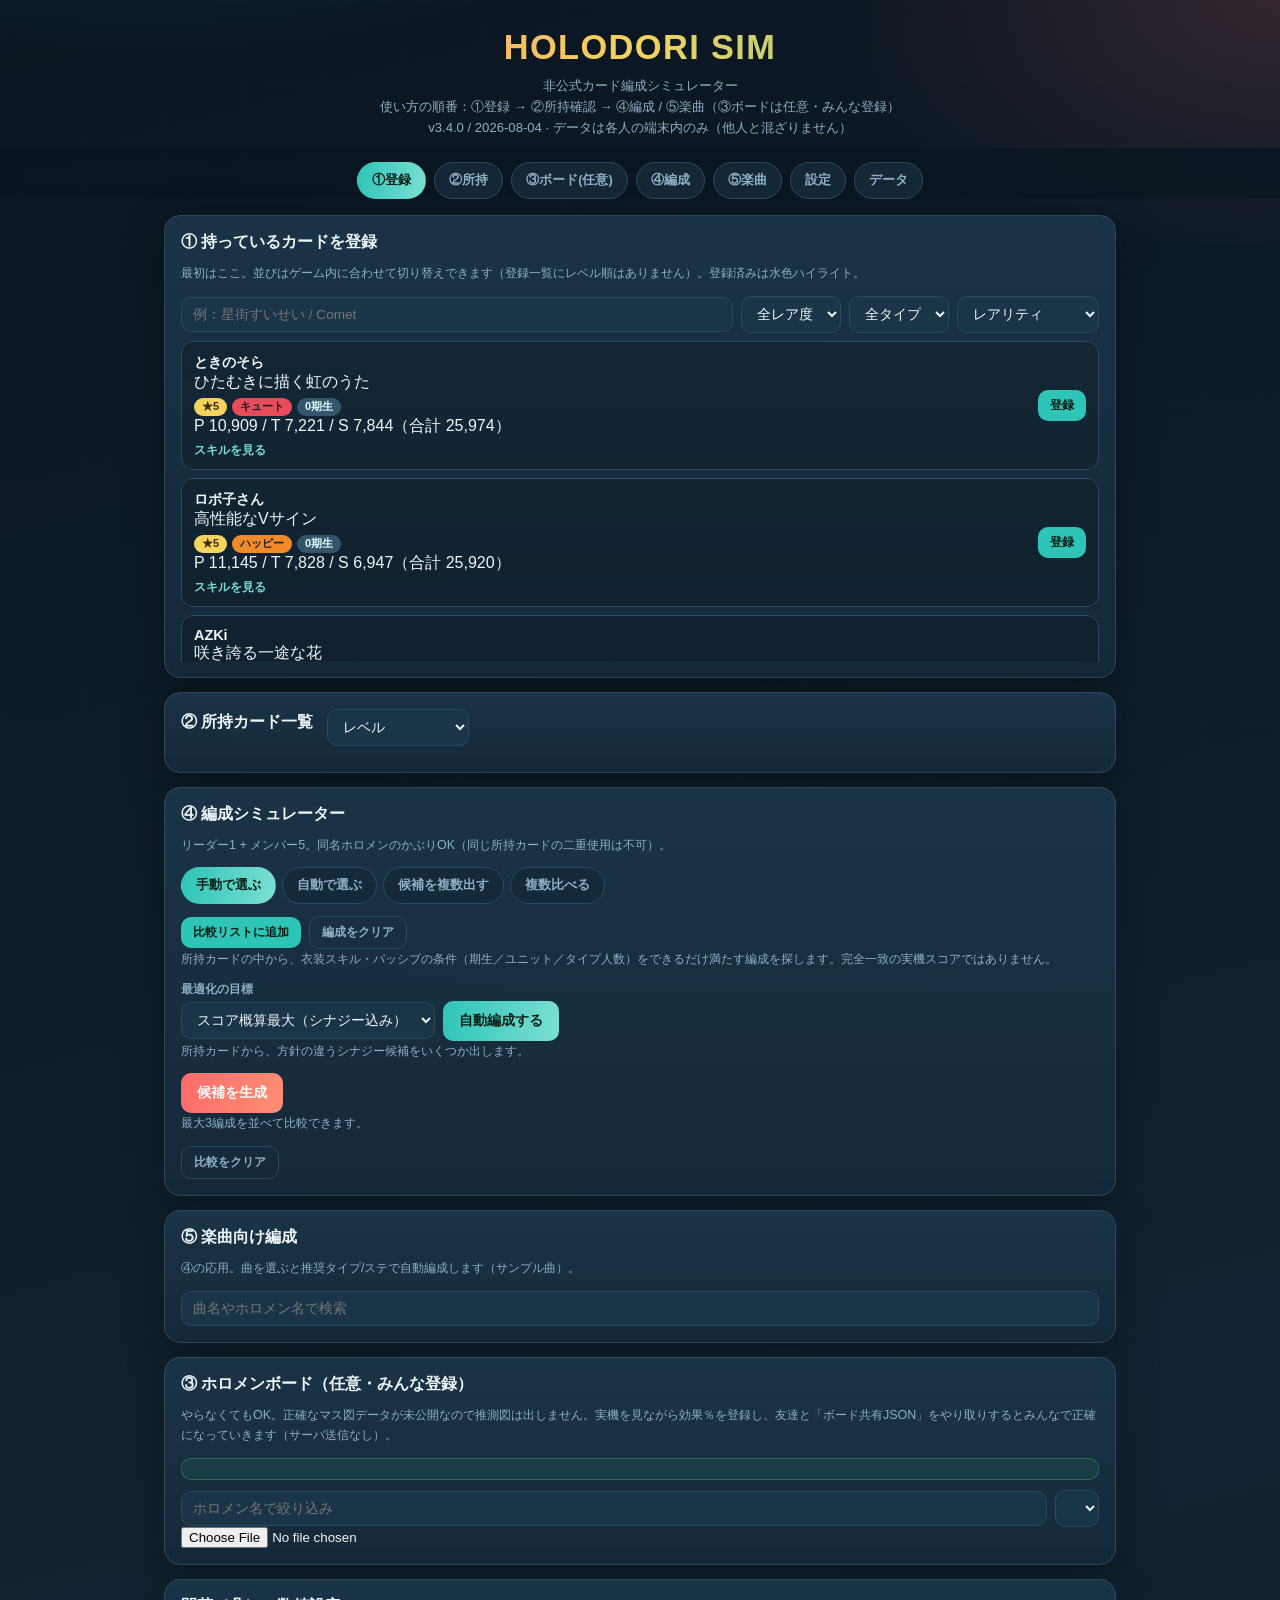
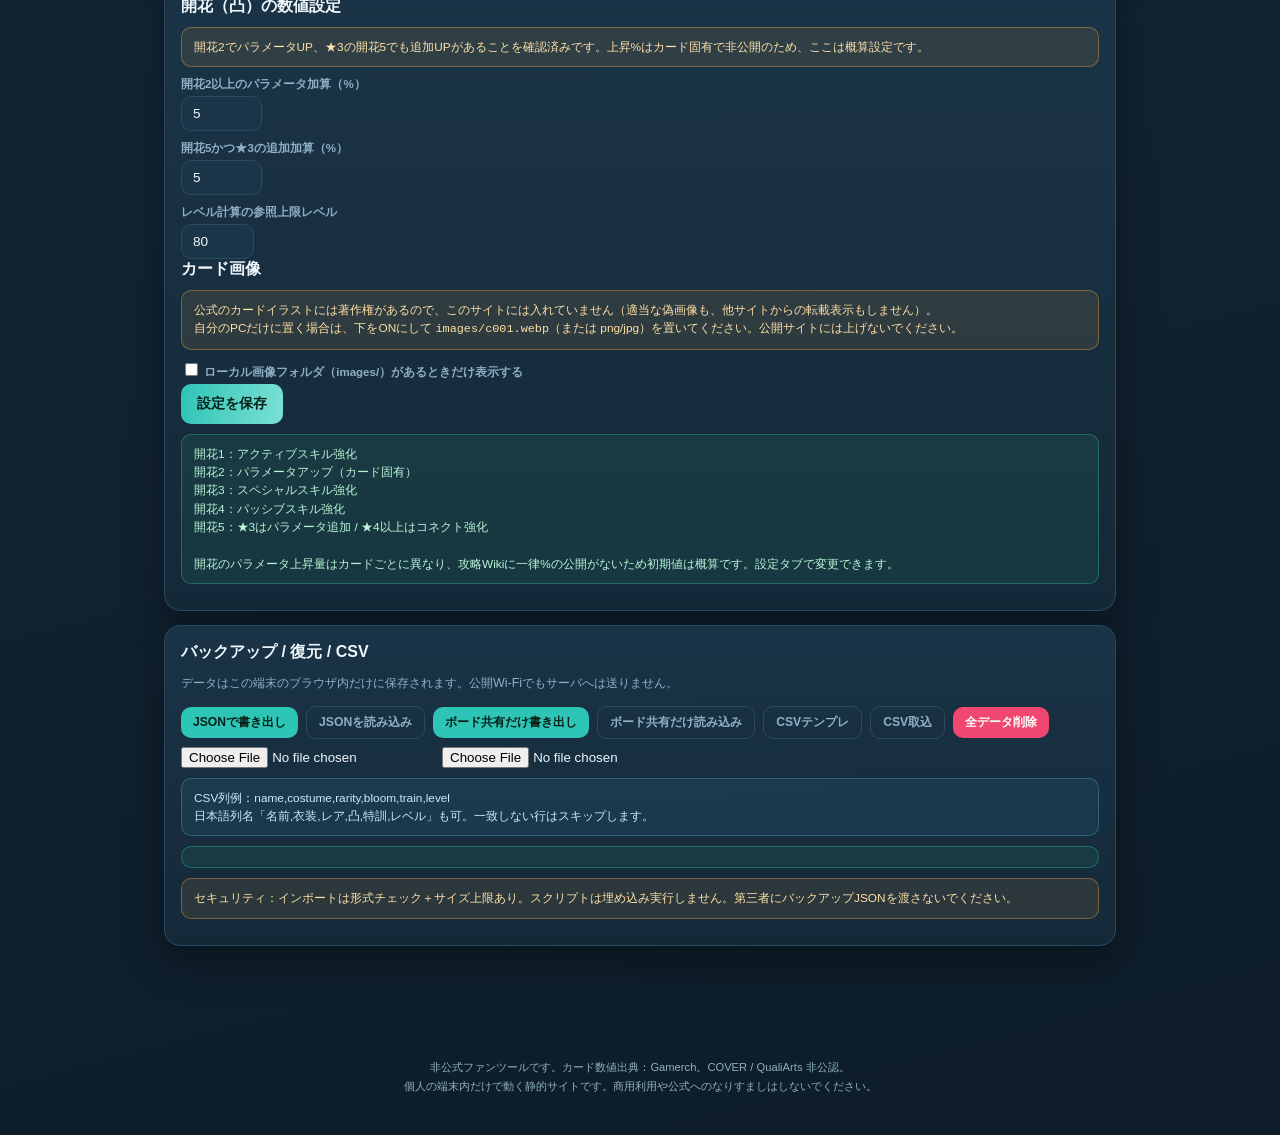
==== index.html @ 36fa72c9 "Publish HOLODORI SIM as a static GitHub Pages–ready site. Keep personal data local-only and omit scr" ====
<!DOCTYPE html>
<html lang="ja">
<head>
<meta charset="UTF-8">
<meta name="viewport" content="width=device-width, initial-scale=1.0">
<title>HOLODORI SIM｜ホロドリ編成シミュレーター</title>
<meta name="description" content="ホロライブドリームス非公式の所持カード管理・編成提案・ボード管理シミュレーター。データは端末内のみ保存。">
<meta name="theme-color" content="#0a1520">
<meta name="referrer" content="no-referrer">
<meta http-equiv="Content-Security-Policy" content="default-src 'self'; base-uri 'self'; object-src 'none'; frame-ancestors 'none'; form-action 'self'; img-src 'self' data:; style-src 'self'; script-src 'self'; connect-src 'self'; worker-src 'self'; manifest-src 'self'; upgrade-insecure-requests">
<meta http-equiv="X-Content-Type-Options" content="nosniff">
<link rel="manifest" href="manifest.webmanifest">
<link rel="icon" href="icons/icon.svg" type="image/svg+xml">
<link rel="apple-touch-icon" href="icons/icon.svg">
<link rel="stylesheet" href="css/styles.css">
</head>
<body>
<div id="bootError" class="panel warnbox"></div>
<div id="appRoot" hidden>
<header>
  <h1 class="brand">HOLODORI SIM</h1>
  <p class="tagline">非公式カード編成シミュレーター<br>
    使い方の順番：①登録 → ②所持確認 → ④編成 / ⑤楽曲（③ボードは任意・みんな登録）<br>
    <span id="dataVersion"></span> · データは各人の端末内のみ（他人と混ざりません）</p>
</header>
<nav>
  <button class="tab-btn active" type="button" data-tab="add">①登録</button>
  <button class="tab-btn" type="button" data-tab="mine">②所持</button>
  <button class="tab-btn" type="button" data-tab="board">③ボード(任意)</button>
  <button class="tab-btn" type="button" data-tab="team">④編成</button>
  <button class="tab-btn" type="button" data-tab="songs">⑤楽曲</button>
  <button class="tab-btn" type="button" data-tab="settings">設定</button>
  <button class="tab-btn" type="button" data-tab="data">データ</button>
</nav>
<main>

<section id="tab-add" class="tabpage">
  <div class="panel">
    <h2 class="sec">① 持っているカードを登録</h2>
    <p class="hint">最初はここ。並びはゲーム内に合わせて切り替えできます（登録一覧にレベル順はありません）。登録済みは水色ハイライト。</p>
    <div class="row">
      <input type="text" id="searchInput" placeholder="例：星街すいせい / Comet" autocomplete="off">
      <select id="filterRarity">
        <option value="">全レア度</option>
        <option value="5">★5</option>
        <option value="4">★4</option>
        <option value="3">★3</option>
      </select>
      <select id="filterType">
        <option value="">全タイプ</option>
        <option value="ハッピー">ハッピー</option>
        <option value="ピュア">ピュア</option>
        <option value="キュート">キュート</option>
      </select>
      <select id="sortRegister" title="並び替え">
        <option value="rarity">レアリティ</option>
        <option value="holomem">ホロメン順</option>
        <option value="perf">パフォーマンス</option>
        <option value="tech">テクニック</option>
        <option value="sense">センス</option>
      </select>
    </div>
    <div class="search-list" id="searchList"></div>
  </div>
</section>

<section id="tab-mine" class="tabpage" style="display:none;">
  <div class="panel">
    <div class="toolbar">
      <h2 class="sec" style="flex:1;margin:0;">② 所持カード一覧<span class="count-pill" id="mineCount"></span></h2>
      <select id="sortMine">
        <option value="level">レベル</option>
        <option value="rarity">レアリティ</option>
        <option value="holomem">ホロメン順</option>
        <option value="perf">パフォーマンス</option>
        <option value="tech">テクニック</option>
        <option value="sense">センス</option>
      </select>
    </div>
    <div id="mineList"></div>
  </div>
</section>

<section id="tab-team" class="tabpage" style="display:none;">
  <div class="panel">
    <h2 class="sec">④ 編成シミュレーター</h2>
    <p class="hint">リーダー1 + メンバー5。同名ホロメンのかぶりOK（同じ所持カードの二重使用は不可）。</p>
    <div class="mode-tabs" id="teamModes">
      <button class="on" type="button" data-mode="manual">手動で選ぶ</button>
      <button type="button" data-mode="auto">自動で選ぶ</button>
      <button type="button" data-mode="candidates">候補を複数出す</button>
      <button type="button" data-mode="compare">複数比べる</button>
    </div>

    <div id="mode-manual">
      <div class="team-grid" id="teamGrid"></div>
      <div class="stat-grid cols4" id="teamSum" style="margin-top:12px;"></div>
      <div id="scoreBox" style="margin-top:10px;"></div>
      <div class="row" style="margin-top:12px;">
        <button class="small" type="button" data-action="compare-current">比較リストに追加</button>
        <button class="small ghost" type="button" data-action="clear-team">編成をクリア</button>
      </div>
    </div>

    <div id="mode-auto" style="display:none;">
      <p class="hint">所持カードの中から、衣装スキル・パッシブの条件（期生／ユニット／タイプ人数）をできるだけ満たす編成を探します。完全一致の実機スコアではありません。</p>
      <label class="field">最適化の目標</label>
      <div class="row">
        <select id="autoGoal">
          <option value="score">スコア概算最大（シナジー込み）</option>
          <option value="total">合計トータル最大</option>
          <option value="perf">パフォーマンス最大</option>
          <option value="tech">テクニック最大</option>
          <option value="sense">センス最大</option>
          <option value="happy">ハッピータイプ寄せ</option>
          <option value="pure">ピュアタイプ寄せ</option>
          <option value="cute">キュートタイプ寄せ</option>
        </select>
        <button class="btn alt" type="button" data-action="run-auto">自動編成する</button>
      </div>
      <div id="autoResult" style="margin-top:12px;"></div>
    </div>

    <div id="mode-candidates" style="display:none;">
      <p class="hint">所持カードから、方針の違うシナジー候補をいくつか出します。</p>
      <button class="btn" type="button" data-action="run-candidates">候補を生成</button>
      <div id="candidateList" style="margin-top:12px;"></div>
    </div>

    <div id="mode-compare" style="display:none;">
      <p class="hint">最大3編成を並べて比較できます。</p>
      <div class="row" style="margin-bottom:10px;">
        <button class="small ghost" type="button" data-action="clear-compare">比較をクリア</button>
      </div>
      <div class="compare-grid" id="compareGrid"></div>
    </div>
  </div>
</section>

<section id="tab-songs" class="tabpage" style="display:none;">
  <div class="panel">
    <h2 class="sec">⑤ 楽曲向け編成</h2>
    <p class="hint">④の応用。曲を選ぶと推奨タイプ/ステで自動編成します（サンプル曲）。</p>
    <div class="row">
      <input type="text" id="songSearch" placeholder="曲名やホロメン名で検索" autocomplete="off">
    </div>
    <div id="songResult"></div>
    <div id="songList" style="margin-top:10px;"></div>
  </div>
</section>

<section id="tab-board" class="tabpage" style="display:none;">
  <div class="panel">
    <h2 class="sec">③ ホロメンボード（任意・みんな登録）</h2>
    <p class="hint">やらなくてもOK。正確なマス図データが未公開なので推測図は出しません。実機を見ながら効果％を登録し、友達と「ボード共有JSON」をやり取りするとみんなで正確になっていきます（サーバ送信なし）。</p>
    <div class="okbox" id="boardGuideBox"></div>
    <div class="row">
      <input type="text" id="boardSearch" placeholder="ホロメン名で絞り込み" autocomplete="off">
      <select id="boardMemberSelect"></select>
    </div>
    <div id="boardList" style="margin-top:10px;"></div>
    <input type="file" id="importBoardShareFile" accept=".json,application/json" style="display:none;">
  </div>
</section>

<section id="tab-settings" class="tabpage" style="display:none;">
  <div class="panel">
    <h2 class="sec">開花（凸）の数値設定</h2>
    <div class="warnbox">開花2でパラメータUP、★3の開花5でも追加UPがあることを確認済みです。上昇%はカード固有で非公開のため、ここは概算設定です。</div>
    <label class="field">開花2以上のパラメータ加算（%）</label>
    <input type="number" id="bloom2" min="0" max="50" step="0.5">
    <label class="field">開花5かつ★3の追加加算（%）</label>
    <input type="number" id="bloom5" min="0" max="50" step="0.5">
    <label class="field">レベル計算の参照上限レベル</label>
    <input type="number" id="levelRef" min="40" max="120" step="1">
    <h2 class="sec" style="margin-top:18px;">カード画像</h2>
    <div class="warnbox">
      公式のカードイラストには著作権があるので、このサイトには入れていません（適当な偽画像も、他サイトからの転載表示もしません）。<br>
      自分のPCだけに置く場合は、下をONにして <code>images/c001.webp</code>（または png/jpg）を置いてください。公開サイトには上げないでください。
    </div>
    <label class="field" style="display:flex;align-items:center;gap:8px;">
      <input type="checkbox" id="useLocalImages"> ローカル画像フォルダ（images/）があるときだけ表示する
    </label>
    <div class="row" style="margin-top:14px;">
      <button class="btn alt" type="button" data-action="save-settings">設定を保存</button>
    </div>
    <div id="bloomStages" style="margin-top:14px;"></div>
  </div>
</section>

<section id="tab-data" class="tabpage" style="display:none;">
  <div class="panel">
    <h2 class="sec">バックアップ / 復元 / CSV</h2>
    <p class="hint">データはこの端末のブラウザ内だけに保存されます。公開Wi‑Fiでもサーバへは送りません。</p>
    <div class="row">
      <button class="small" type="button" data-action="export-json">JSONで書き出し</button>
      <button class="small ghost" type="button" id="importJsonBtn">JSONを読み込み</button>
      <button class="small" type="button" data-action="export-board-share">ボード共有だけ書き出し</button>
      <button class="small ghost" type="button" data-action="import-board-share">ボード共有だけ読み込み</button>
      <button class="small ghost" type="button" data-action="csv-template">CSVテンプレ</button>
      <button class="small ghost" type="button" id="importCsvBtn">CSV取込</button>
      <button class="small danger" type="button" data-action="reset-all">全データ削除</button>
      <input type="file" id="importFile" accept=".json,application/json" style="display:none;">
      <input type="file" id="importCsv" accept=".csv,text/csv" style="display:none;">
    </div>
    <div class="secbox" style="margin-top:14px;">
      CSV列例：name,costume,rarity,bloom,train,level<br>
      日本語列名「名前,衣装,レア,凸,特訓,レベル」も可。一致しない行はスキップします。
    </div>
    <div class="okbox" style="margin-top:14px;" id="dataStats"></div>
    <div class="warnbox">
      セキュリティ：インポートは形式チェック＋サイズ上限あり。スクリプトは埋め込み実行しません。第三者にバックアップJSONを渡さないでください。
    </div>
  </div>
</section>

</main>

<div class="modal-bg" id="regModal">
  <div class="modal" role="dialog" aria-modal="true">
    <h3 id="regTitle"></h3>
    <div id="regBadges" class="tags"></div>
    <div id="regSkills"></div>
    <label class="field">完凸レベル（開花 0〜5）</label>
    <div class="stepper" id="stepBloom"></div>
    <label class="field">特訓レベル（0〜4）</label>
    <div class="stepper" id="stepTrain"></div>
    <label class="field">カードレベル（上限: <span id="lvCap"></span>）</label>
    <input type="range" id="lvRange" min="1" max="40" value="1">
    <div class="lvdisp"><span id="lvVal">1</span></div>
    <div id="statsKnownBox">
      <div class="stat-grid" id="statPreview"></div>
      <p class="hint" style="margin-top:8px;">※レベル比率×開花加算の概算。実ゲームのスコアそのものではありません。</p>
    </div>
    <div class="modal-actions">
      <button class="btn-cancel" type="button" data-action="close-reg">キャンセル</button>
      <button class="btn-primary" type="button" data-action="save-owned">登録する</button>
    </div>
  </div>
</div>

<div class="modal-bg" id="pickModal">
  <div class="modal wide" role="dialog" aria-modal="true">
    <h3 id="pickTitle">所持カードから選択</h3>
    <div class="row"><input type="text" id="pickSearch" placeholder="絞り込み" autocomplete="off"></div>
    <div class="pick-list" id="pickList"></div>
    <div class="modal-actions">
      <button class="btn-cancel" type="button" data-action="clear-pick">この枠を空にする</button>
      <button class="btn-cancel" type="button" data-action="close-pick">閉じる</button>
    </div>
  </div>
</div>

<div class="footer-note">
  非公式ファンツールです。カード数値出典：Gamerch。COVER / QualiArts 非公認。<br>
  個人の端末内だけで動く静的サイトです。商用利用や公式へのなりすましはしないでください。
</div>
</div>

<div class="install-banner" id="installBanner">
  <span>ホーム画面に追加できます（PWA）</span>
  <button class="small" type="button" data-action="install-pwa">追加する</button>
  <button class="small ghost" type="button" data-action="dismiss-install">あとで</button>
</div>
<div class="toast" id="toast"></div>

<script src="js/data.js"></script>
<script src="js/app.js" defer></script>
</body>
</html>
---- css/styles.css ----
:root{
  --bg0:#0a1520; --bg1:#122433; --panel:#152a3a; --panel2:#1b3548;
  --line:#2a4a60; --text:#eef6fb; --muted:#8fb0c4;
  --accent:#ff6b6b; --accent2:#2ec4b6; --gold:#f4d35e;
  --happy:#f08a2a; --pure:#3ecf6e; --cute:#e84b5a;
  --ok:#3ddc97; --warn:#ffb347; --danger:#ef476f;
  --radius:16px; --shadow:0 12px 40px rgba(0,0,0,.35);
}
*{box-sizing:border-box}
html{scroll-behavior:smooth}
body{
  margin:0; min-height:100vh; color:var(--text);
  font-family:"Yu Gothic UI","Hiragino Sans",Meiryo,sans-serif;
  background:
    radial-gradient(1200px 600px at 10% -10%, rgba(46,196,182,.22), transparent 55%),
    radial-gradient(900px 500px at 100% 0%, rgba(255,107,107,.16), transparent 50%),
    linear-gradient(165deg, var(--bg0), var(--bg1) 55%, #0d1c28);
}
body::before{
  content:""; position:fixed; inset:0; pointer-events:none; opacity:.35;
  background-image:url("data:image/svg+xml,%3Csvg xmlns='http://www.w3.org/2000/svg' width='80' height='80'%3E%3Cpath d='M0 80V0h80' fill='none' stroke='%23ffffff' stroke-opacity='.04'/%3E%3C/svg%3E");
}
header{padding:28px 18px 10px; text-align:center; animation:rise .6s ease both}
@keyframes rise{from{opacity:0;transform:translateY(12px)}to{opacity:1;transform:none}}
.brand{
  font-weight:900; letter-spacing:.04em; font-size:clamp(1.55rem,4vw,2.15rem); margin:0;
  background:linear-gradient(100deg,var(--accent),var(--gold),var(--accent2));
  -webkit-background-clip:text; background-clip:text; color:transparent;
}
.tagline{margin:8px 0 0; color:var(--muted); font-size:.82rem; line-height:1.6}
nav{
  display:flex; gap:8px; justify-content:center; flex-wrap:wrap;
  padding:14px 12px 0; position:sticky; top:0; z-index:20;
  backdrop-filter:blur(10px); background:rgba(10,21,32,.78);
}
nav button,.mode-tabs button{
  border:1px solid var(--line); background:rgba(21,42,58,.9); color:var(--muted);
  padding:9px 14px; border-radius:999px; cursor:pointer; font-weight:700; font-size:.8rem;
  font-family:inherit; transition:transform .15s, background .15s, color .15s;
}
nav button:hover,.mode-tabs button:hover{transform:translateY(-1px); color:var(--text)}
nav button.active,.mode-tabs button.on{
  color:#062018; border-color:transparent;
  background:linear-gradient(100deg,var(--accent2),#7be0d4);
}
main{max-width:980px; margin:0 auto; padding:16px 14px 80px}
.panel{
  background:linear-gradient(180deg,rgba(27,53,72,.95),rgba(21,42,58,.92));
  border:1px solid var(--line); border-radius:var(--radius); padding:16px;
  margin-bottom:14px; box-shadow:var(--shadow); animation:rise .5s ease both;
}
.sec{margin:0 0 10px; font-size:1rem; font-weight:900}
.hint{color:var(--muted); font-size:.78rem; line-height:1.65; margin:0 0 12px}
.row{display:flex; gap:8px; flex-wrap:wrap; align-items:center}
input[type=text],input[type=number],select,textarea{
  background:var(--panel2); border:1px solid var(--line); color:var(--text);
  padding:9px 11px; border-radius:10px; font-size:.85rem; font-family:inherit;
}
input[type=text],textarea{flex:1; min-width:140px}
textarea{width:100%; min-height:70px; resize:vertical}
.badge{display:inline-block; padding:2px 8px; border-radius:999px; font-size:.68rem; font-weight:800; color:#142029}
.b-happy{background:var(--happy)} .b-pure{background:var(--pure)} .b-cute{background:var(--cute)}
.b-star{background:var(--gold); color:#3a2c00}
.b-dim{background:#35556a; color:#dff}
.card-item{
  display:flex; justify-content:space-between; align-items:center; gap:10px;
  padding:11px 12px; background:rgba(10,21,32,.35); border:1px solid var(--line);
  border-radius:12px; margin-bottom:8px; transition:border-color .15s, transform .15s;
}
.card-item.owned{
  border-color:rgba(46,196,182,.75);
  background:linear-gradient(90deg, rgba(46,196,182,.18), rgba(10,21,32,.35));
  box-shadow:inset 3px 0 0 var(--accent2);
}
.card-item.owned .name::after{
  content:"";
}
.badge.b-owned{background:var(--accent2); color:#062018}
.card-item .name{font-weight:800; font-size:.9rem}
.thumb{
  width:72px; height:96px; border-radius:12px; flex:0 0 auto;
  object-fit:cover; border:1px solid var(--line); background:#0a1520;
  box-shadow:0 6px 16px rgba(0,0,0,.28);
}
.team-slot .thumb{width:48px; height:64px; margin-bottom:2px}
.skill-box{
  margin-top:8px; padding:8px 10px; border-radius:10px;
  background:rgba(10,21,32,.45); border:1px solid var(--line);
  font-size:.72rem; line-height:1.55; color:var(--muted);
}
.skill-box b{color:var(--text); font-weight:800}
.skill-box div{margin:3px 0}
.skill-box.compact{font-size:.68rem}
details.skill-details{margin-top:6px}
details.skill-details > summary{
  cursor:pointer; color:#7be0d4; font-size:.72rem; font-weight:800; list-style:none;
}
details.skill-details > summary::-webkit-details-marker{display:none}
.tags{display:flex; gap:5px; margin-top:5px; flex-wrap:wrap}
button.small,button.btn{
  border:none; border-radius:10px; cursor:pointer; font-weight:800; font-family:inherit;
}
button.small{background:var(--accent2); color:#062018; padding:7px 12px; font-size:.76rem}
button.small.ghost{background:transparent; border:1px solid var(--line); color:var(--muted)}
button.small.danger{background:var(--danger); color:#fff}
button.btn{
  background:linear-gradient(100deg,var(--accent),#ff8e72); color:#fff;
  padding:11px 16px; font-size:.85rem;
}
button.btn.alt{background:linear-gradient(100deg,var(--accent2),#7be0d4); color:#062018}
button:disabled{opacity:.45; cursor:not-allowed}
.empty{color:var(--muted); text-align:center; padding:28px 10px; font-size:.85rem}
.stat-grid{display:grid; grid-template-columns:1fr 1fr; gap:8px}
@media(min-width:640px){.stat-grid.cols4{grid-template-columns:repeat(4,1fr)}}
.stat-box{background:rgba(10,21,32,.4); border-radius:12px; padding:10px; text-align:center; border:1px solid var(--line)}
.stat-box .v{font-size:1.1rem; font-weight:900}
.stat-box .l{font-size:.68rem; color:var(--muted); margin-top:2px}
.warnbox,.okbox,.secbox{
  font-size:.74rem; padding:10px 12px; border-radius:10px; line-height:1.55; margin:10px 0;
}
.warnbox{background:rgba(255,179,71,.1); border:1px solid rgba(255,179,71,.35); color:#ffe0a8}
.okbox{background:rgba(61,220,151,.08); border:1px solid rgba(61,220,151,.3); color:#b9f5d8}
.secbox{background:rgba(94,200,242,.08); border:1px solid rgba(94,200,242,.28); color:#c9ecff}
.modal-bg{position:fixed; inset:0; background:rgba(0,0,0,.62); display:none; align-items:center; justify-content:center; z-index:50; padding:16px}
.modal-bg.show{display:flex}
.modal{
  background:var(--panel); border:1px solid var(--line); border-radius:18px; padding:20px;
  max-width:460px; width:100%; max-height:88vh; overflow:auto; box-shadow:var(--shadow);
}
.modal.wide{max-width:720px}
.modal h3{margin:0 0 8px; font-size:1.05rem}
.stepper{display:flex; gap:6px; flex-wrap:wrap; margin:6px 0 12px}
.stepper button{
  width:38px; height:38px; border-radius:50%; border:1px solid var(--line);
  background:var(--panel2); color:var(--muted); cursor:pointer; font-weight:800; font-family:inherit;
}
.stepper button.active{background:var(--accent); color:#fff; border-color:var(--accent)}
label.field{display:block; font-size:.72rem; color:var(--muted); margin:10px 0 4px; font-weight:800}
input[type=range]{width:100%}
.lvdisp{font-size:1.35rem; font-weight:900; text-align:center; margin:4px 0 8px}
.modal-actions{display:flex; gap:8px; margin-top:16px}
.modal-actions button{flex:1; padding:11px; border-radius:12px; border:none; font-weight:800; cursor:pointer; font-family:inherit}
.btn-primary{background:linear-gradient(100deg,var(--accent),var(--accent2)); color:#fff}
.btn-cancel{background:var(--panel2); color:var(--muted)}
.search-list,.pick-list{max-height:320px; overflow:auto; margin-top:8px}
.team-grid{display:grid; grid-template-columns:repeat(3,1fr); gap:10px}
@media(min-width:560px){.team-grid{grid-template-columns:repeat(6,1fr)}}
.team-slot{
  aspect-ratio:3/4; background:rgba(10,21,32,.4); border:2px dashed var(--line);
  border-radius:12px; display:flex; align-items:center; justify-content:center;
  font-size:.72rem; color:var(--muted); cursor:pointer; text-align:center; padding:6px;
  flex-direction:column; gap:3px; transition:border-color .15s, transform .15s;
}
.team-slot:hover{border-color:var(--accent2); transform:scale(1.02)}
.team-slot.filled{border-style:solid; border-color:var(--accent2); color:var(--text)}
.team-slot.leader{border-color:var(--gold)}
.mode-tabs{display:flex; gap:6px; flex-wrap:wrap; margin-bottom:12px}
.candidate{
  border:1px solid var(--line); border-radius:12px; padding:12px; margin-bottom:10px;
  background:rgba(10,21,32,.28);
}
.candidate h4{margin:0 0 6px; font-size:.9rem}
.compare-grid{display:grid; grid-template-columns:1fr; gap:10px}
@media(min-width:720px){.compare-grid{grid-template-columns:1fr 1fr 1fr}}
.board-card{border:1px solid var(--line); border-radius:12px; padding:12px; margin-bottom:10px; background:rgba(10,21,32,.28)}
.board-colors{display:grid; grid-template-columns:1fr 1fr; gap:8px}
@media(min-width:560px){.board-colors{grid-template-columns:repeat(4,1fr)}}
.color-box{border-radius:10px; padding:8px; border:1px solid var(--line)}
.color-box.red{background:rgba(239,71,111,.12)} .color-box.blue{background:rgba(94,200,242,.12)}
.color-box.green{background:rgba(61,220,151,.12)} .color-box.yellow{background:rgba(244,211,94,.12)}
.color-box label{display:block; font-size:.68rem; font-weight:800; margin-bottom:4px}
.color-box input{width:100%}
.color-box input[readonly]{opacity:.85; cursor:default}
.toolbar{display:flex; gap:8px; margin-bottom:10px; flex-wrap:wrap; align-items:center}
.count-pill{color:var(--muted); font-size:.75rem; margin-left:6px}
.footer-note{color:var(--muted); font-size:.7rem; text-align:center; margin-top:18px; line-height:1.7; padding:0 16px 40px}
.toast{
  position:fixed; bottom:18px; left:50%; transform:translateX(-50%) translateY(40px);
  background:#123; color:#fff; padding:10px 16px; border-radius:999px; opacity:0;
  transition:.25s; z-index:80; font-size:.8rem; border:1px solid var(--line);
}
.toast.show{opacity:1; transform:translateX(-50%) translateY(0)}
.chip{display:inline-flex; align-items:center; gap:4px; padding:4px 8px; border-radius:999px; background:rgba(46,196,182,.15); border:1px solid rgba(46,196,182,.35); font-size:.7rem; margin:2px}
button.btn.ghost{background:transparent; border:1px solid var(--line); color:var(--muted)}
#bootError{display:none; max-width:640px; margin:40px auto; padding:16px}
.install-banner{
  display:none; position:sticky; bottom:0; z-index:25; margin:0 auto; max-width:980px;
  padding:10px 14px; background:rgba(21,42,58,.95); border-top:1px solid var(--line);
}
.install-banner.show{display:flex; gap:8px; align-items:center; justify-content:center; flex-wrap:wrap}
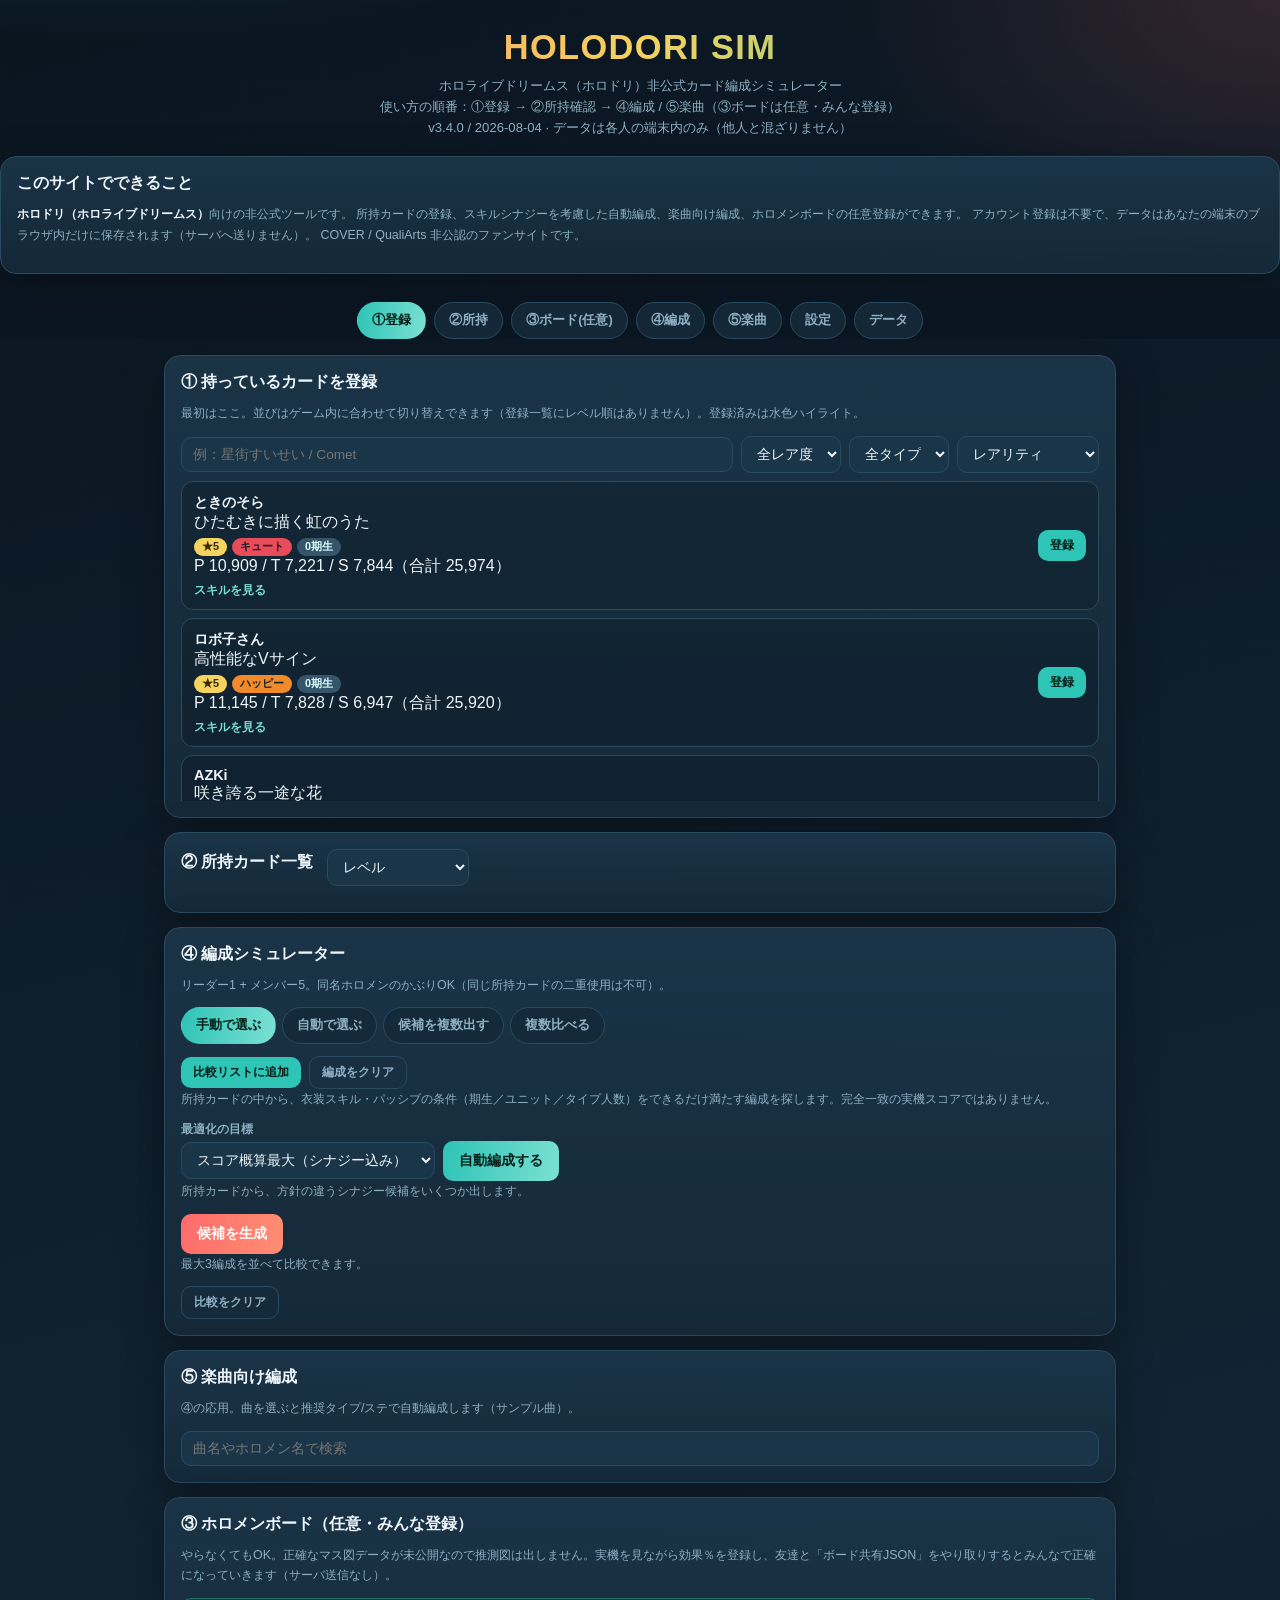
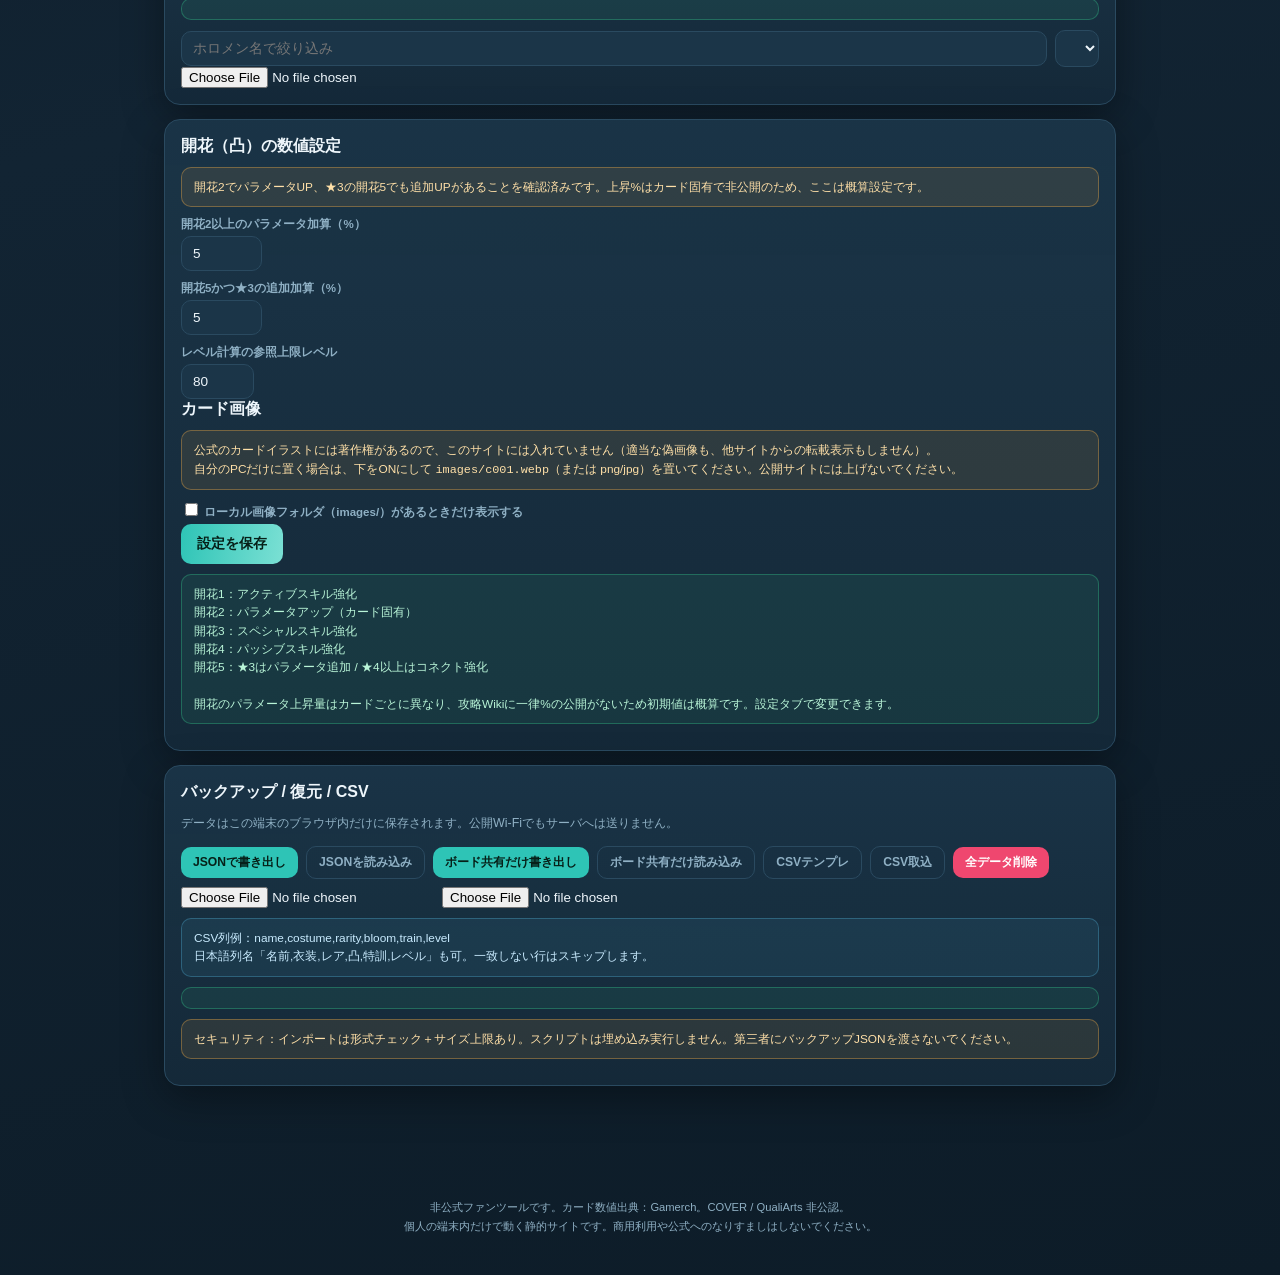
==== commit 9ba11e09: "Improve SEO so Google can discover and index the site more easily. Co-authored-by: Cursor <cursorage" ====
--- a/index.html
+++ b/index.html
@@ -3,26 +3,65 @@
 <head>
 <meta charset="UTF-8">
 <meta name="viewport" content="width=device-width, initial-scale=1.0">
-<title>HOLODORI SIM｜ホロドリ編成シミュレーター</title>
-<meta name="description" content="ホロライブドリームス非公式の所持カード管理・編成提案・ボード管理シミュレーター。データは端末内のみ保存。">
+<title>HOLODORI SIM｜ホロドリ（ホロライブドリームス）非公式 編成シミュレーター</title>
+<meta name="description" content="ホロライブドリームス（ホロドリ）非公式のカード所持管理・自動編成・スキルシナジー概算・ボード登録ツール。データは端末内のみ保存。無料・登録不要。">
+<meta name="robots" content="index,follow,max-image-preview:large">
+<meta name="googlebot" content="index,follow">
+<meta name="keywords" content="ホロドリ,ホロライブドリームス,編成シミュレーター,カード管理,非公式,hololive Dreams">
+<meta name="author" content="HOLODORI SIM（非公式ファンツール）">
 <meta name="theme-color" content="#0a1520">
 <meta name="referrer" content="no-referrer">
-<meta http-equiv="Content-Security-Policy" content="default-src 'self'; base-uri 'self'; object-src 'none'; frame-ancestors 'none'; form-action 'self'; img-src 'self' data:; style-src 'self'; script-src 'self'; connect-src 'self'; worker-src 'self'; manifest-src 'self'; upgrade-insecure-requests">
+<link rel="canonical" href="https://haru4238-cmyk.github.io/holodori-sim/">
+<meta property="og:type" content="website">
+<meta property="og:locale" content="ja_JP">
+<meta property="og:site_name" content="HOLODORI SIM">
+<meta property="og:title" content="HOLODORI SIM｜ホロドリ非公式 編成シミュレーター">
+<meta property="og:description" content="ホロライブドリームス非公式の所持カード管理・自動編成・ボード登録。データは端末内のみ。無料・登録不要。">
+<meta property="og:url" content="https://haru4238-cmyk.github.io/holodori-sim/">
+<meta name="twitter:card" content="summary">
+<meta name="twitter:title" content="HOLODORI SIM｜ホロドリ非公式 編成シミュレーター">
+<meta name="twitter:description" content="ホロライブドリームス非公式の所持カード管理・自動編成ツール。データは端末内のみ。">
+<meta http-equiv="Content-Security-Policy" content="default-src 'self'; base-uri 'self'; object-src 'none'; frame-ancestors 'none'; form-action 'self'; img-src 'self' data:; style-src 'self'; script-src 'self' 'sha256-wBYlaYM0dBlgubhCCqXBmoqQv49C4GA7RR7RdUQLtYI='; connect-src 'self'; worker-src 'self'; manifest-src 'self'; upgrade-insecure-requests">
 <meta http-equiv="X-Content-Type-Options" content="nosniff">
 <link rel="manifest" href="manifest.webmanifest">
 <link rel="icon" href="icons/icon.svg" type="image/svg+xml">
 <link rel="apple-touch-icon" href="icons/icon.svg">
 <link rel="stylesheet" href="css/styles.css">
+<script type="application/ld+json">
+{
+  "@context": "https://schema.org",
+  "@type": "WebApplication",
+  "name": "HOLODORI SIM",
+  "alternateName": ["ホロドリ シミュレーター", "ホロライブドリームス 編成シミュレーター"],
+  "url": "https://haru4238-cmyk.github.io/holodori-sim/",
+  "description": "ホロライブドリームス（ホロドリ）非公式のカード所持管理・編成提案・ボード登録シミュレーター。個人データは端末内のみ保存。",
+  "applicationCategory": "GameApplication",
+  "operatingSystem": "Web Browser",
+  "inLanguage": "ja",
+  "isAccessibleForFree": true,
+  "offers": { "@type": "Offer", "price": "0", "priceCurrency": "JPY" },
+  "creator": { "@type": "Person", "name": "haru4238-cmyk" }
+}
+</script>
 </head>
 <body>
-<div id="bootError" class="panel warnbox"></div>
-<div id="appRoot" hidden>
+<div id="bootError" class="panel warnbox" hidden></div>
+<div id="appRoot">
 <header>
   <h1 class="brand">HOLODORI SIM</h1>
-  <p class="tagline">非公式カード編成シミュレーター<br>
+  <p class="tagline">ホロライブドリームス（ホロドリ）非公式カード編成シミュレーター<br>
     使い方の順番：①登録 → ②所持確認 → ④編成 / ⑤楽曲（③ボードは任意・みんな登録）<br>
     <span id="dataVersion"></span> · データは各人の端末内のみ（他人と混ざりません）</p>
 </header>
+<section class="panel seo-intro" id="seoIntro" aria-label="このサイトについて">
+  <h2 class="sec">このサイトでできること</h2>
+  <p class="hint">
+    <strong>ホロドリ（ホロライブドリームス）</strong>向けの非公式ツールです。
+    所持カードの登録、スキルシナジーを考慮した自動編成、楽曲向け編成、ホロメンボードの任意登録ができます。
+    アカウント登録は不要で、データはあなたの端末のブラウザ内だけに保存されます（サーバへ送りません）。
+    COVER / QualiArts 非公認のファンサイトです。
+  </p>
+</section>
 <nav>
   <button class="tab-btn active" type="button" data-tab="add">①登録</button>
   <button class="tab-btn" type="button" data-tab="mine">②所持</button>
--- a/css/styles.css
+++ b/css/styles.css
@@ -51,6 +51,8 @@
 }
 .sec{margin:0 0 10px; font-size:1rem; font-weight:900}
 .hint{color:var(--muted); font-size:.78rem; line-height:1.65; margin:0 0 12px}
+.seo-intro{margin-top:8px}
+.seo-intro strong{color:var(--text); font-weight:800}
 .row{display:flex; gap:8px; flex-wrap:wrap; align-items:center}
 input[type=text],input[type=number],select,textarea{
   background:var(--panel2); border:1px solid var(--line); color:var(--text);
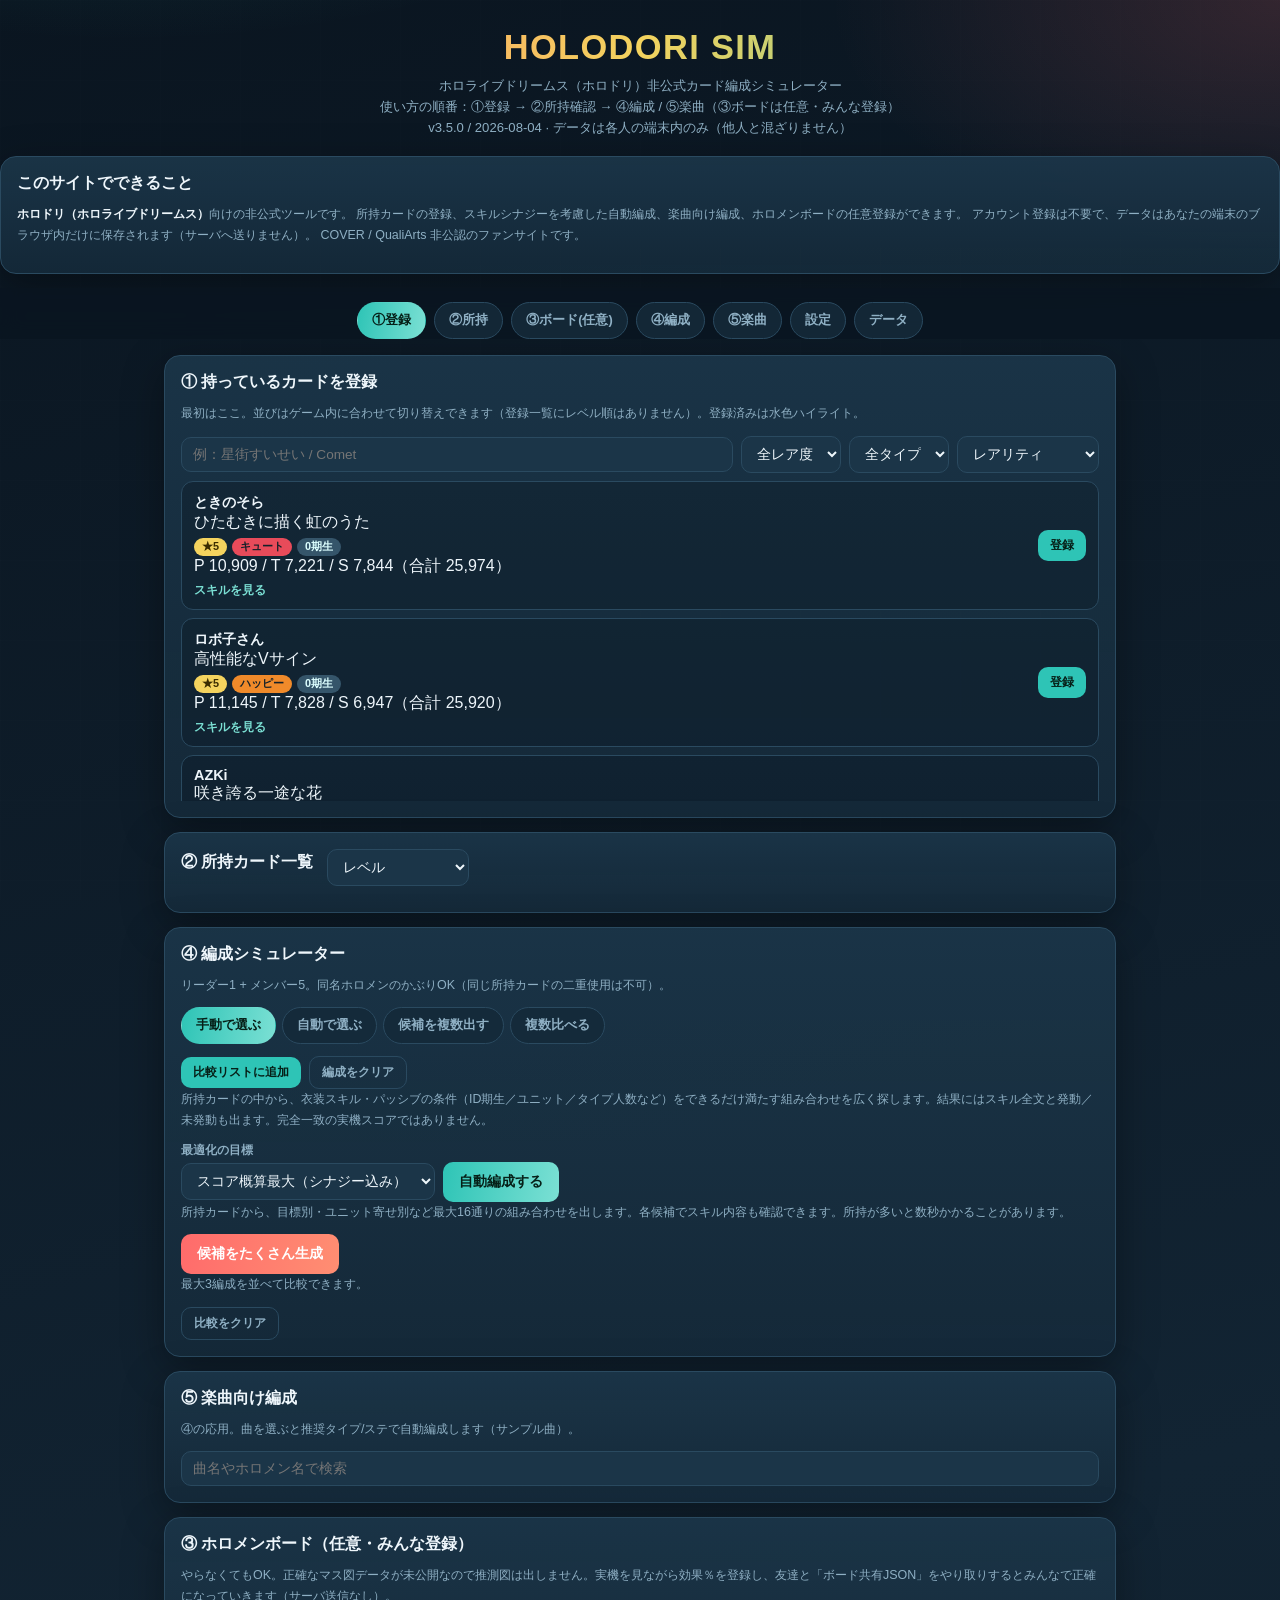
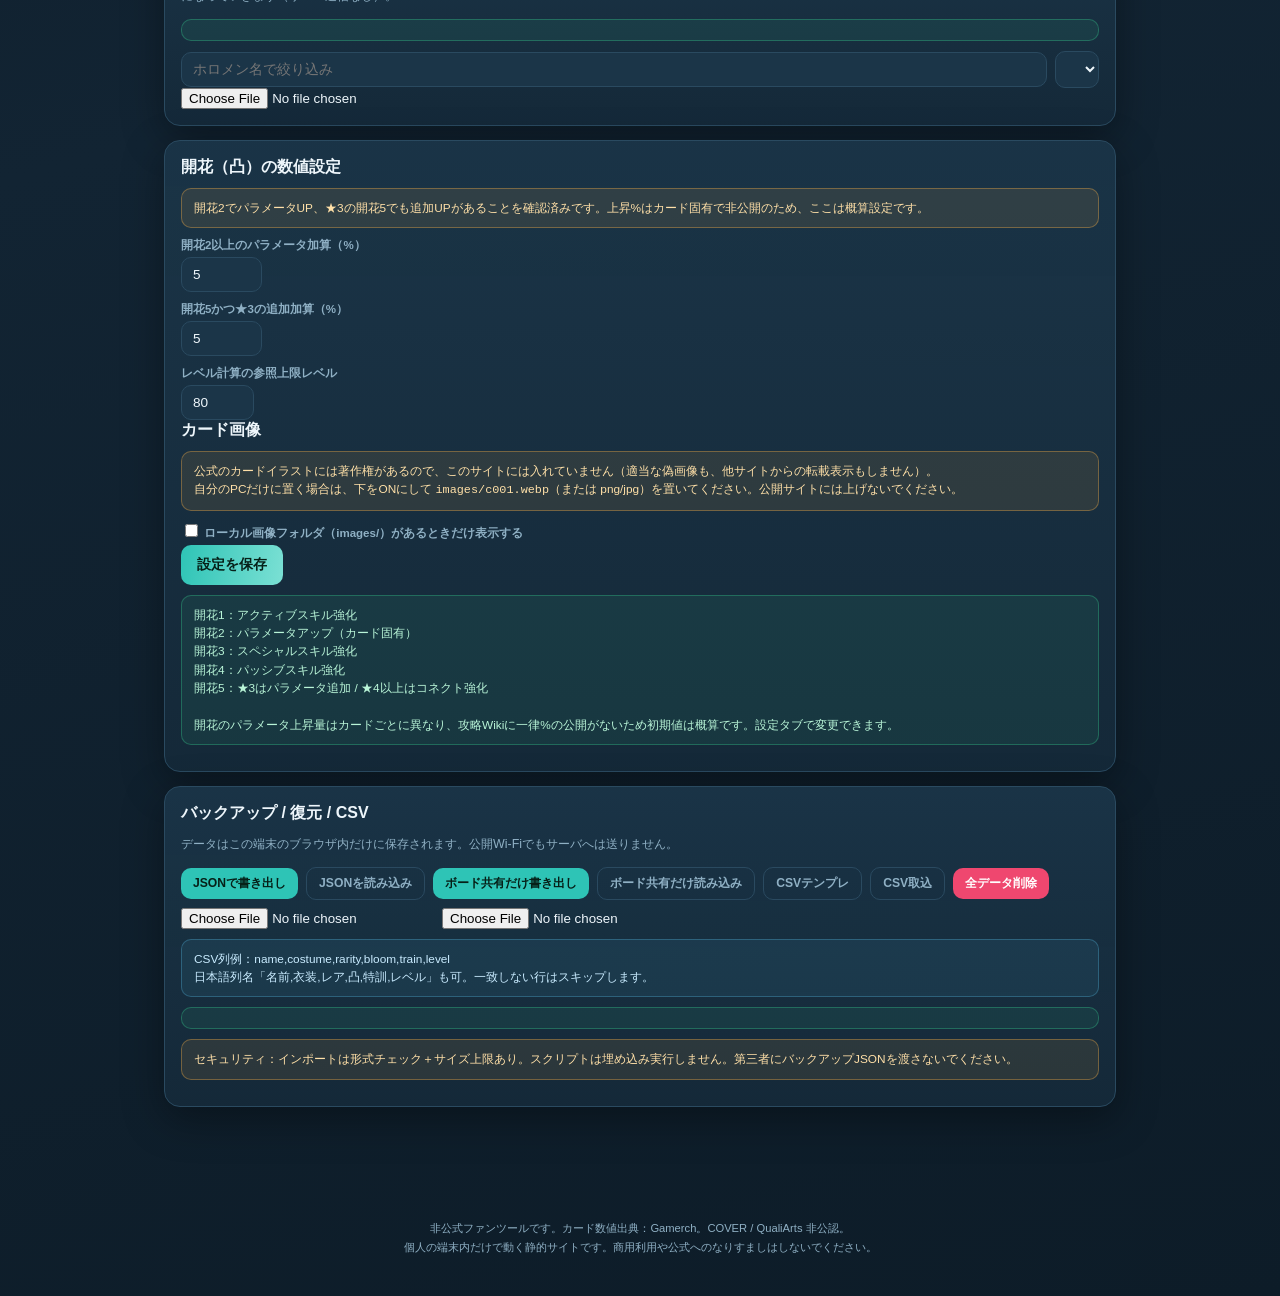
==== commit 890fdc26: "Improve skill synergy parsing and show more auto-team skill combinations. Co-authored-by: Cursor <cu" ====
--- a/index.html
+++ b/index.html
@@ -142,7 +142,7 @@
     </div>
 
     <div id="mode-auto" style="display:none;">
-      <p class="hint">所持カードの中から、衣装スキル・パッシブの条件（期生／ユニット／タイプ人数）をできるだけ満たす編成を探します。完全一致の実機スコアではありません。</p>
+      <p class="hint">所持カードの中から、衣装スキル・パッシブの条件（ID期生／ユニット／タイプ人数など）をできるだけ満たす組み合わせを広く探します。結果にはスキル全文と発動／未発動も出ます。完全一致の実機スコアではありません。</p>
       <label class="field">最適化の目標</label>
       <div class="row">
         <select id="autoGoal">
@@ -161,8 +161,8 @@
     </div>
 
     <div id="mode-candidates" style="display:none;">
-      <p class="hint">所持カードから、方針の違うシナジー候補をいくつか出します。</p>
-      <button class="btn" type="button" data-action="run-candidates">候補を生成</button>
+      <p class="hint">所持カードから、目標別・ユニット寄せ別など最大16通りの組み合わせを出します。各候補でスキル内容も確認できます。所持が多いと数秒かかることがあります。</p>
+      <button class="btn" type="button" data-action="run-candidates">候補をたくさん生成</button>
       <div id="candidateList" style="margin-top:12px;"></div>
     </div>
 
--- a/css/styles.css
+++ b/css/styles.css
@@ -92,6 +92,15 @@
 }
 .skill-box b{color:var(--text); font-weight:800}
 .skill-box div{margin:3px 0}
+.skill-panel{margin-top:6px}
+.skill-panel details{margin-top:8px}
+.skill-panel summary{
+  cursor:pointer; color:var(--accent2); font-weight:800; font-size:.78rem;
+}
+.candidate details{margin:8px 0}
+.candidate summary{
+  cursor:pointer; color:var(--accent2); font-weight:700; font-size:.78rem;
+}
 .skill-box.compact{font-size:.68rem}
 details.skill-details{margin-top:6px}
 details.skill-details > summary{
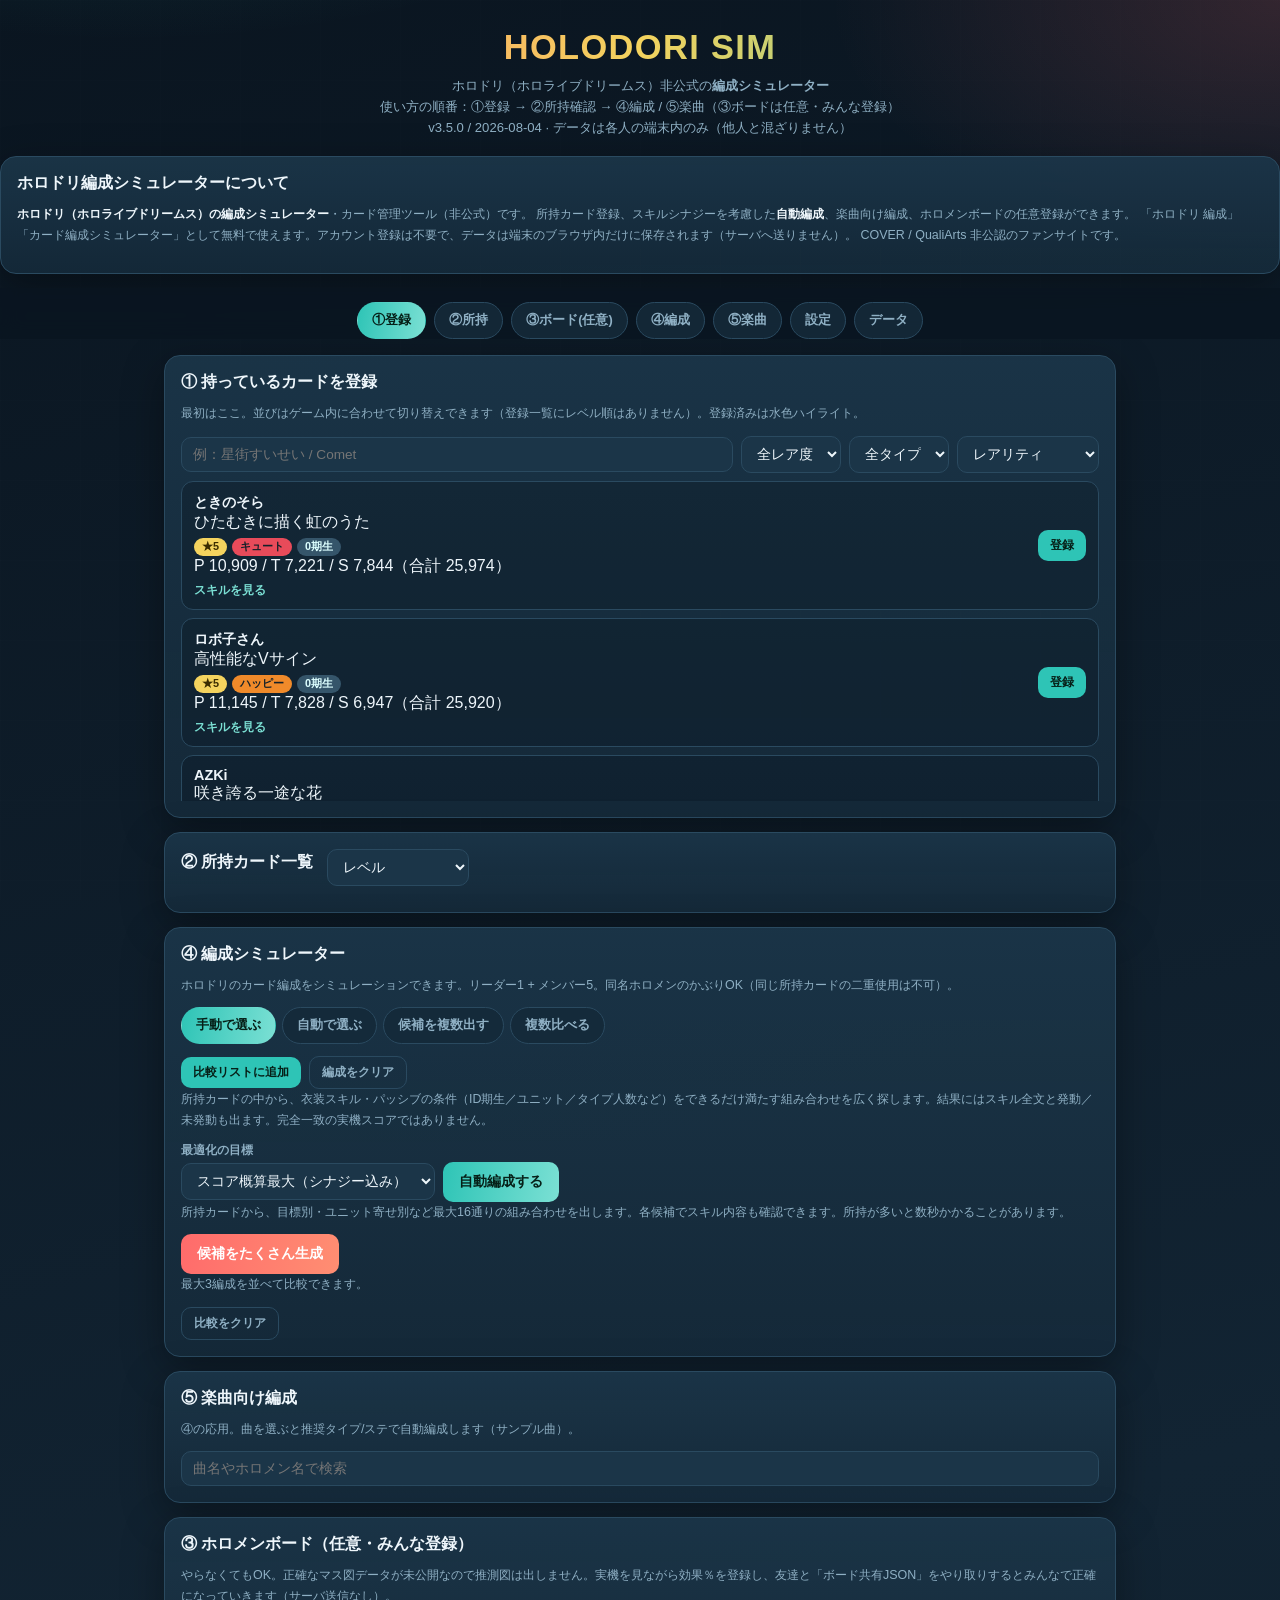
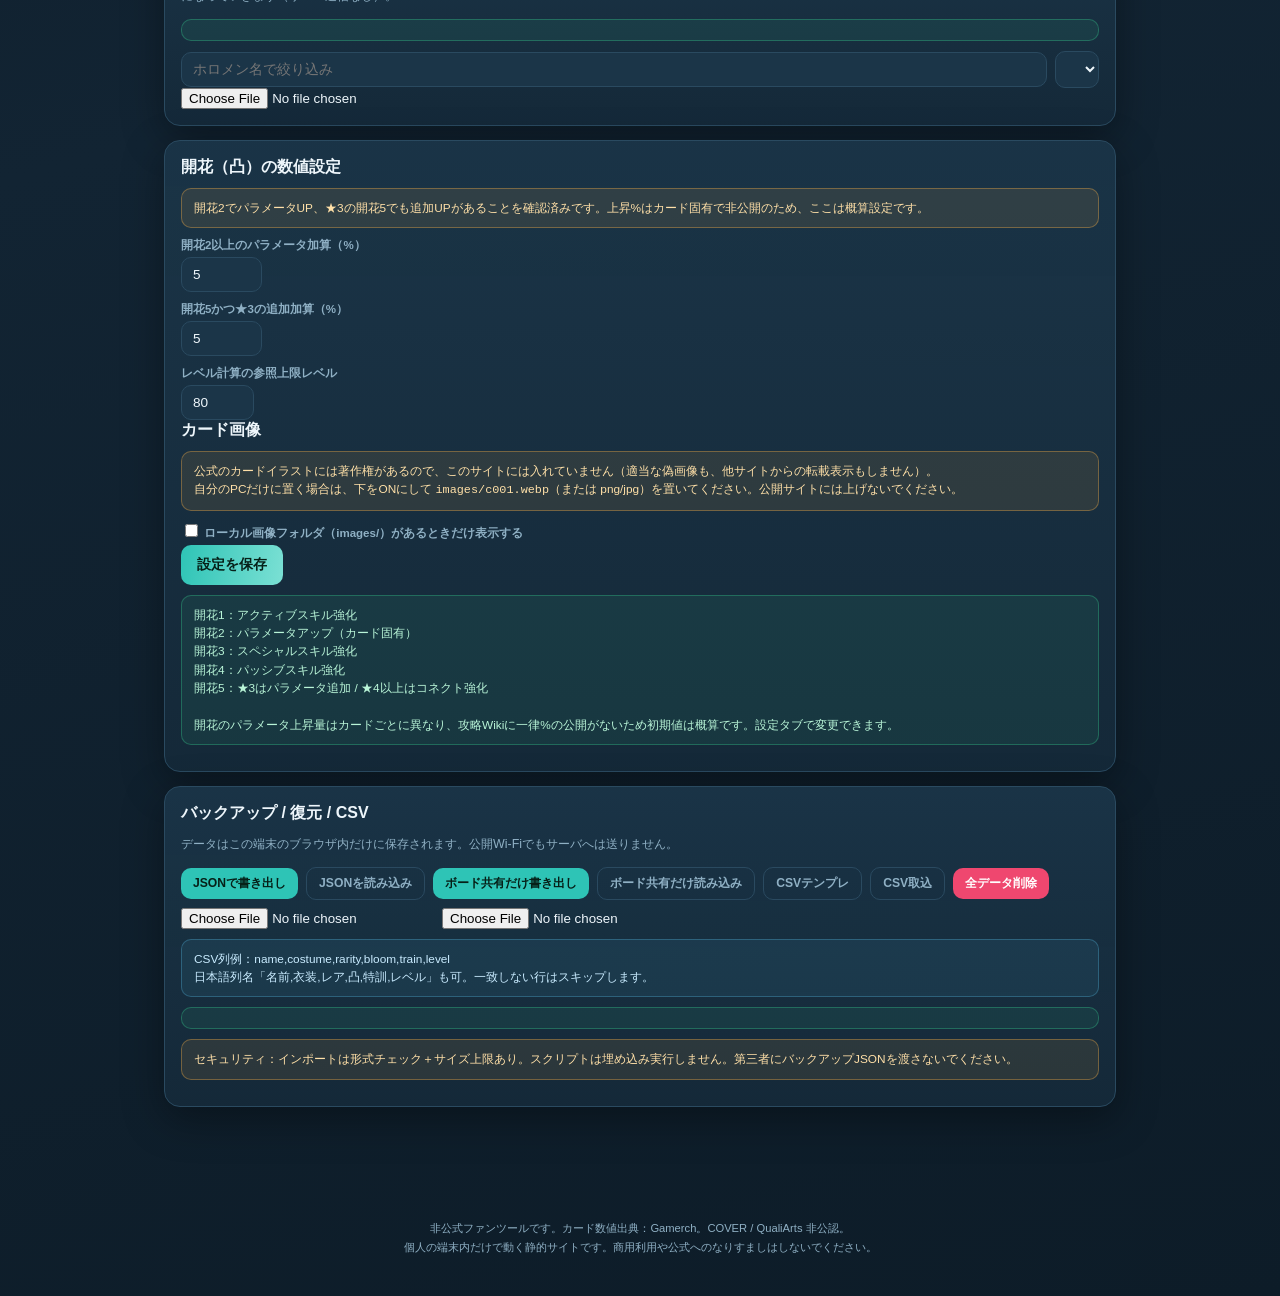
==== commit 504db0e1: "Add composition-simulator search keywords for easier discovery. Co-authored-by: Cursor <cursoragent@" ====
--- a/index.html
+++ b/index.html
@@ -3,11 +3,11 @@
 <head>
 <meta charset="UTF-8">
 <meta name="viewport" content="width=device-width, initial-scale=1.0">
-<title>HOLODORI SIM｜ホロドリ（ホロライブドリームス）非公式 編成シミュレーター</title>
-<meta name="description" content="ホロライブドリームス（ホロドリ）非公式のカード所持管理・自動編成・スキルシナジー概算・ボード登録ツール。データは端末内のみ保存。無料・登録不要。">
+<title>ホロドリ 編成シミュレーター｜HOLODORI SIM（ホロライブドリームス非公式）</title>
+<meta name="description" content="ホロドリ（ホロライブドリームス）非公式の編成シミュレーター。カード所持管理・自動編成・スキルシナジー・楽曲編成・ボード登録に対応。無料・登録不要・データは端末内のみ。">
 <meta name="robots" content="index,follow,max-image-preview:large">
 <meta name="googlebot" content="index,follow">
-<meta name="keywords" content="ホロドリ,ホロライブドリームス,編成シミュレーター,カード管理,非公式,hololive Dreams">
+<meta name="keywords" content="ホロドリ,ホロライブドリームス,編成シミュレーター,ホロドリ 編成,ホロドリ シミュレーター,カード編成,自動編成,所持管理,スキルシナジー,非公式,hololive Dreams">
 <meta name="author" content="HOLODORI SIM（非公式ファンツール）">
 <meta name="theme-color" content="#0a1520">
 <meta name="referrer" content="no-referrer">
@@ -15,13 +15,13 @@
 <meta property="og:type" content="website">
 <meta property="og:locale" content="ja_JP">
 <meta property="og:site_name" content="HOLODORI SIM">
-<meta property="og:title" content="HOLODORI SIM｜ホロドリ非公式 編成シミュレーター">
-<meta property="og:description" content="ホロライブドリームス非公式の所持カード管理・自動編成・ボード登録。データは端末内のみ。無料・登録不要。">
+<meta property="og:title" content="ホロドリ 編成シミュレーター｜HOLODORI SIM">
+<meta property="og:description" content="ホロライブドリームス非公式の編成シミュレーター。所持管理・自動編成・スキルシナジー対応。データは端末内のみ。無料。">
 <meta property="og:url" content="https://haru4238-cmyk.github.io/holodori-sim/">
 <meta name="twitter:card" content="summary">
-<meta name="twitter:title" content="HOLODORI SIM｜ホロドリ非公式 編成シミュレーター">
-<meta name="twitter:description" content="ホロライブドリームス非公式の所持カード管理・自動編成ツール。データは端末内のみ。">
-<meta http-equiv="Content-Security-Policy" content="default-src 'self'; base-uri 'self'; object-src 'none'; frame-ancestors 'none'; form-action 'self'; img-src 'self' data:; style-src 'self'; script-src 'self' 'sha256-wBYlaYM0dBlgubhCCqXBmoqQv49C4GA7RR7RdUQLtYI='; connect-src 'self'; worker-src 'self'; manifest-src 'self'; upgrade-insecure-requests">
+<meta name="twitter:title" content="ホロドリ 編成シミュレーター｜HOLODORI SIM">
+<meta name="twitter:description" content="ホロドリ非公式の編成シミュレーター。所持管理・自動編成・スキルシナジー。データは端末内のみ。">
+<meta http-equiv="Content-Security-Policy" content="default-src 'self'; base-uri 'self'; object-src 'none'; frame-ancestors 'none'; form-action 'self'; img-src 'self' data:; style-src 'self'; script-src 'self' 'sha256-aoXYmrU4EGmupVDt0MIcd/Co2GjJVpb7PpWd/dnGuyA='; connect-src 'self'; worker-src 'self'; manifest-src 'self'; upgrade-insecure-requests">
 <meta http-equiv="X-Content-Type-Options" content="nosniff">
 <link rel="manifest" href="manifest.webmanifest">
 <link rel="icon" href="icons/icon.svg" type="image/svg+xml">
@@ -32,13 +32,19 @@
   "@context": "https://schema.org",
   "@type": "WebApplication",
   "name": "HOLODORI SIM",
-  "alternateName": ["ホロドリ シミュレーター", "ホロライブドリームス 編成シミュレーター"],
+  "alternateName": [
+    "ホロドリ 編成シミュレーター",
+    "ホロドリ シミュレーター",
+    "ホロライブドリームス 編成シミュレーター",
+    "ホロドリ カード編成"
+  ],
   "url": "https://haru4238-cmyk.github.io/holodori-sim/",
-  "description": "ホロライブドリームス（ホロドリ）非公式のカード所持管理・編成提案・ボード登録シミュレーター。個人データは端末内のみ保存。",
+  "description": "ホロドリ（ホロライブドリームス）非公式の編成シミュレーター。カード所持管理・自動編成・スキルシナジー・ボード登録。個人データは端末内のみ保存。",
   "applicationCategory": "GameApplication",
   "operatingSystem": "Web Browser",
   "inLanguage": "ja",
   "isAccessibleForFree": true,
+  "keywords": "ホロドリ,編成シミュレーター,ホロライブドリームス,自動編成,カード管理",
   "offers": { "@type": "Offer", "price": "0", "priceCurrency": "JPY" },
   "creator": { "@type": "Person", "name": "haru4238-cmyk" }
 }
@@ -49,16 +55,16 @@
 <div id="appRoot">
 <header>
   <h1 class="brand">HOLODORI SIM</h1>
-  <p class="tagline">ホロライブドリームス（ホロドリ）非公式カード編成シミュレーター<br>
+  <p class="tagline">ホロドリ（ホロライブドリームス）非公式の<strong>編成シミュレーター</strong><br>
     使い方の順番：①登録 → ②所持確認 → ④編成 / ⑤楽曲（③ボードは任意・みんな登録）<br>
     <span id="dataVersion"></span> · データは各人の端末内のみ（他人と混ざりません）</p>
 </header>
 <section class="panel seo-intro" id="seoIntro" aria-label="このサイトについて">
-  <h2 class="sec">このサイトでできること</h2>
+  <h2 class="sec">ホロドリ編成シミュレーターについて</h2>
   <p class="hint">
-    <strong>ホロドリ（ホロライブドリームス）</strong>向けの非公式ツールです。
-    所持カードの登録、スキルシナジーを考慮した自動編成、楽曲向け編成、ホロメンボードの任意登録ができます。
-    アカウント登録は不要で、データはあなたの端末のブラウザ内だけに保存されます（サーバへ送りません）。
+    <strong>ホロドリ（ホロライブドリームス）の編成シミュレーター</strong>・カード管理ツール（非公式）です。
+    所持カード登録、スキルシナジーを考慮した<strong>自動編成</strong>、楽曲向け編成、ホロメンボードの任意登録ができます。
+    「ホロドリ 編成」「カード編成シミュレーター」として無料で使えます。アカウント登録は不要で、データは端末のブラウザ内だけに保存されます（サーバへ送りません）。
     COVER / QualiArts 非公認のファンサイトです。
   </p>
 </section>
@@ -123,7 +129,7 @@
 <section id="tab-team" class="tabpage" style="display:none;">
   <div class="panel">
     <h2 class="sec">④ 編成シミュレーター</h2>
-    <p class="hint">リーダー1 + メンバー5。同名ホロメンのかぶりOK（同じ所持カードの二重使用は不可）。</p>
+    <p class="hint">ホロドリのカード編成をシミュレーションできます。リーダー1 + メンバー5。同名ホロメンのかぶりOK（同じ所持カードの二重使用は不可）。</p>
     <div class="mode-tabs" id="teamModes">
       <button class="on" type="button" data-mode="manual">手動で選ぶ</button>
       <button type="button" data-mode="auto">自動で選ぶ</button>
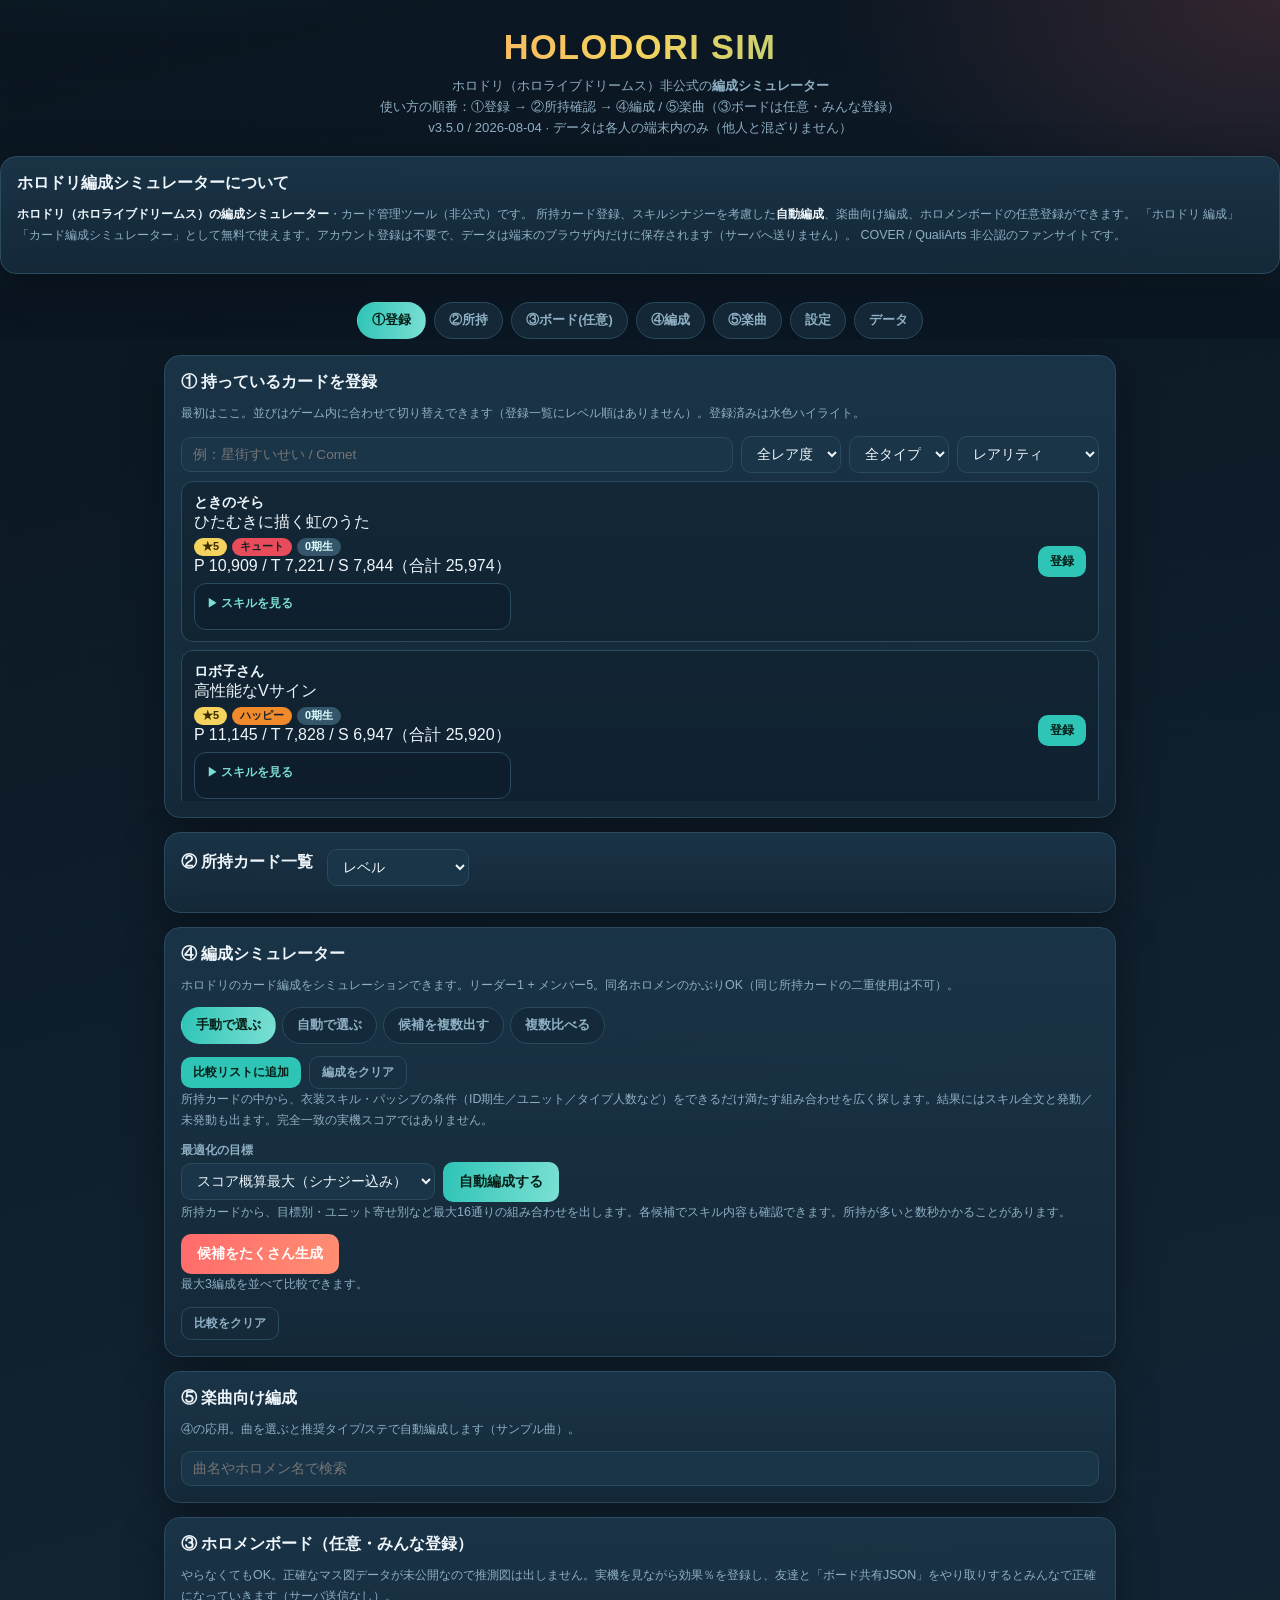
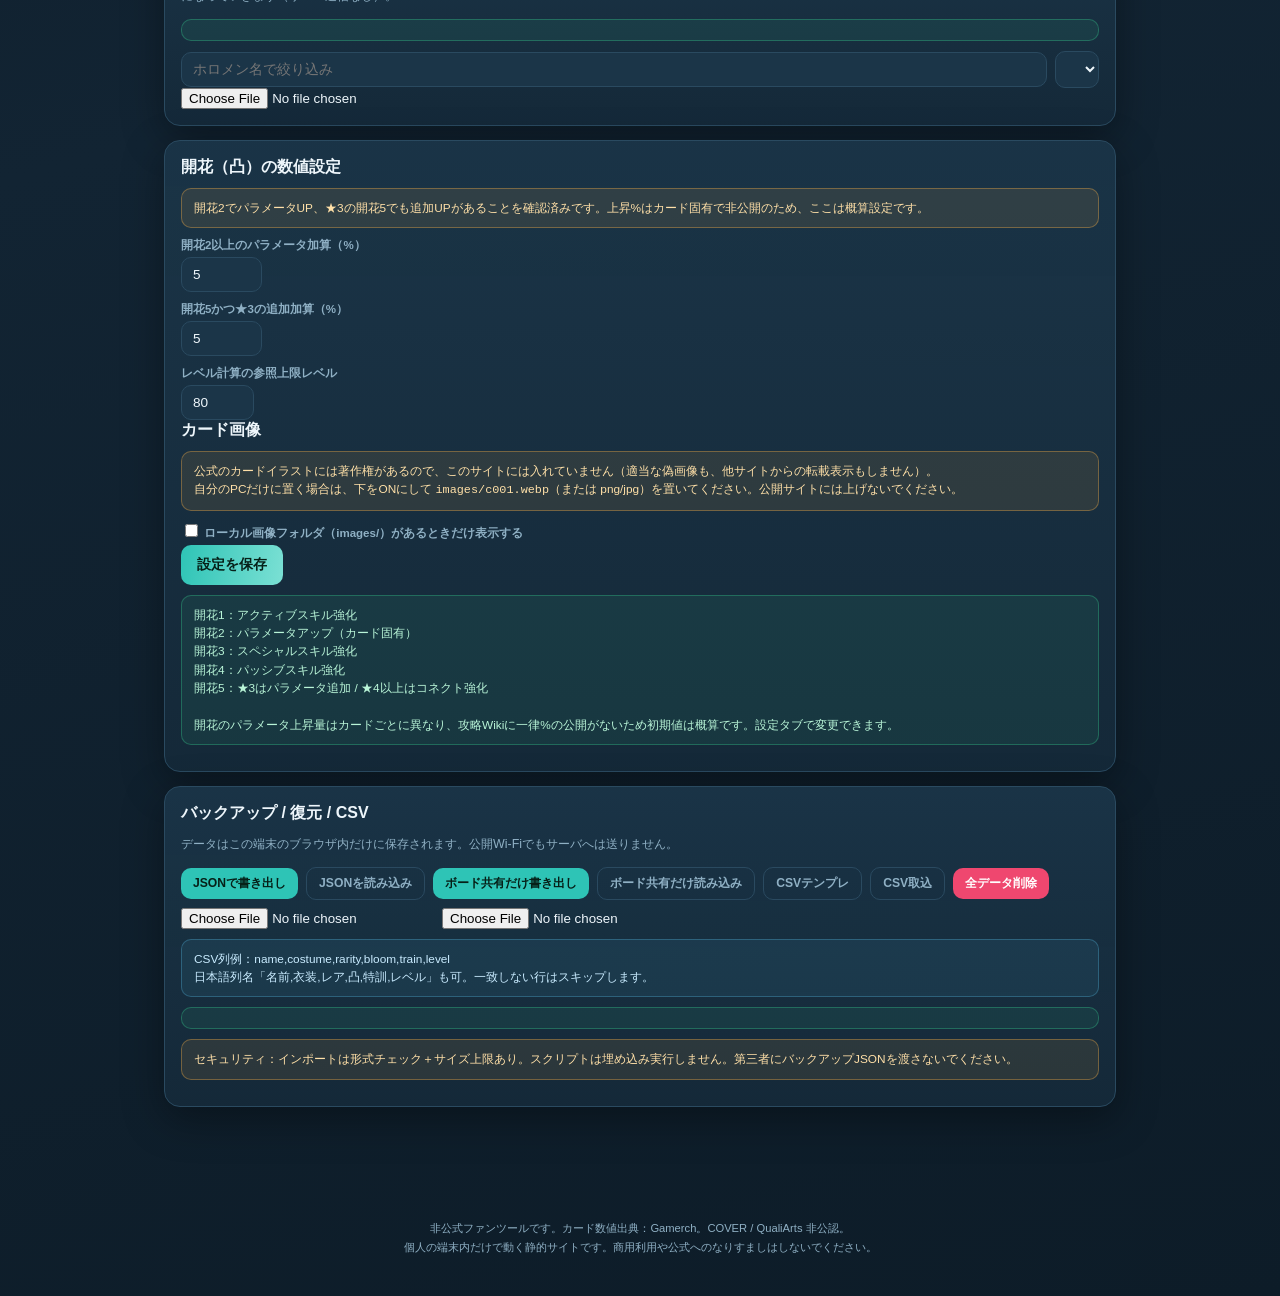
==== commit 776cdf3b: "Make skill panels collapsible while keeping top results open by default. Co-authored-by: Cursor <cur" ====
--- a/index.html
+++ b/index.html
@@ -21,12 +21,12 @@
 <meta name="twitter:card" content="summary">
 <meta name="twitter:title" content="ホロドリ 編成シミュレーター｜HOLODORI SIM">
 <meta name="twitter:description" content="ホロドリ非公式の編成シミュレーター。所持管理・自動編成・スキルシナジー。データは端末内のみ。">
-<meta http-equiv="Content-Security-Policy" content="default-src 'self'; base-uri 'self'; object-src 'none'; frame-ancestors 'none'; form-action 'self'; img-src 'self' data:; style-src 'self'; script-src 'self' 'sha256-aoXYmrU4EGmupVDt0MIcd/Co2GjJVpb7PpWd/dnGuyA='; connect-src 'self'; worker-src 'self'; manifest-src 'self'; upgrade-insecure-requests">
+<meta http-equiv="Content-Security-Policy" content="default-src 'self'; base-uri 'self'; object-src 'none'; frame-ancestors 'none'; form-action 'self'; img-src 'self' data:; style-src 'self'; script-src 'self' 'sha256-klZ/VXZXBjgNXg+X0nZLJd2hLU/pkCgXpwDHlMFXVjk='; connect-src 'self'; worker-src 'self'; manifest-src 'self'; upgrade-insecure-requests">
 <meta http-equiv="X-Content-Type-Options" content="nosniff">
 <link rel="manifest" href="manifest.webmanifest">
 <link rel="icon" href="icons/icon.svg" type="image/svg+xml">
 <link rel="apple-touch-icon" href="icons/icon.svg">
-<link rel="stylesheet" href="css/styles.css">
+<link rel="stylesheet" href="css/styles.css?v=10">
 <script type="application/ld+json">
 {
   "@context": "https://schema.org",
@@ -309,7 +309,7 @@
 </div>
 <div class="toast" id="toast"></div>
 
-<script src="js/data.js"></script>
-<script src="js/app.js" defer></script>
+<script src="js/data.js?v=10"></script>
+<script src="js/app.js?v=10" defer></script>
 </body>
 </html>
--- a/css/styles.css
+++ b/css/styles.css
@@ -92,11 +92,59 @@
 }
 .skill-box b{color:var(--text); font-weight:800}
 .skill-box div{margin:3px 0}
+.skill-box.skill-costume{border-color:rgba(244,211,94,.45)}
+.skill-box.skill-passive{border-color:rgba(46,196,182,.4)}
+.skill-on{color:var(--ok)!important}
+.skill-off{color:var(--warn)!important}
 .skill-panel{margin-top:6px}
-.skill-panel details{margin-top:8px}
-.skill-panel summary{
-  cursor:pointer; color:var(--accent2); font-weight:800; font-size:.78rem;
-}
+details.skill-details{
+  margin-top:10px;
+  border:1px solid var(--line);
+  border-radius:12px;
+  background:rgba(10,21,32,.28);
+  padding:4px 10px 10px;
+}
+details.skill-details > summary{
+  cursor:pointer;
+  color:var(--accent2);
+  font-weight:800;
+  font-size:.78rem;
+  padding:8px 2px;
+  list-style:none;
+  user-select:none;
+}
+details.skill-details > summary::-webkit-details-marker{display:none}
+details.skill-details > summary::before{
+  content:"▼ ";
+  font-size:.7rem;
+}
+details.skill-details:not([open]) > summary::before{content:"▶ "}
+.roster{margin:8px 0; line-height:1.7}
+.roster-leader{
+  margin-bottom:8px;
+  padding:8px 10px;
+  border-radius:10px;
+  background:linear-gradient(90deg, rgba(244,211,94,.28), rgba(255,107,107,.12));
+  border:1px solid rgba(244,211,94,.65);
+}
+.roster-members{
+  padding:6px 10px;
+  border-radius:10px;
+  background:rgba(10,21,32,.35);
+  border:1px solid var(--line);
+}
+.leader-tag,.member-tag{
+  display:inline-block; font-size:.68rem; font-weight:900; padding:3px 10px;
+  border-radius:999px; margin-right:8px; vertical-align:middle;
+}
+.leader-tag{background:#f4d35e; color:#3a2c00}
+.member-tag{background:#35556a; color:#dff}
+.leader-name{
+  font-weight:900; font-size:1.05rem;
+  color:#f4d35e !important;
+}
+.member-name{color:var(--text); font-weight:700; font-size:.82rem}
+.roster .sep{color:var(--muted); font-weight:400}
 .candidate details{margin:8px 0}
 .candidate summary{
   cursor:pointer; color:var(--accent2); font-weight:700; font-size:.78rem;
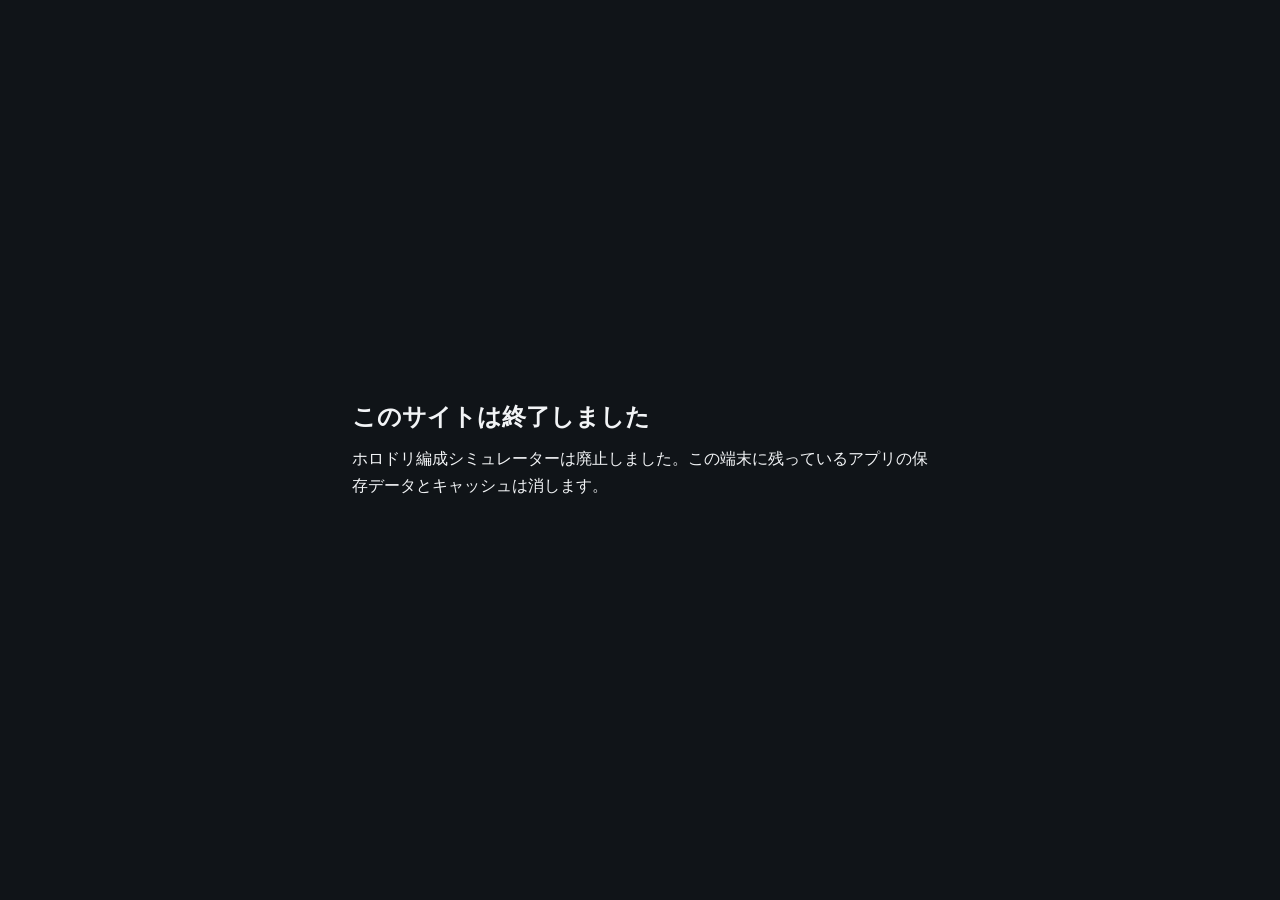
==== commit feeb0cdb: "Retire the public Holodori simulator. Remove the app, card data, and design files, and leave a shutd" ====
--- a/index.html
+++ b/index.html
@@ -3,313 +3,19 @@
 <head>
 <meta charset="UTF-8">
 <meta name="viewport" content="width=device-width, initial-scale=1.0">
-<title>ホロドリ 編成シミュレーター｜HOLODORI SIM（ホロライブドリームス非公式）</title>
-<meta name="description" content="ホロドリ（ホロライブドリームス）非公式の編成シミュレーター。カード所持管理・自動編成・スキルシナジー・楽曲編成・ボード登録に対応。無料・登録不要・データは端末内のみ。">
-<meta name="robots" content="index,follow,max-image-preview:large">
-<meta name="googlebot" content="index,follow">
-<meta name="keywords" content="ホロドリ,ホロライブドリームス,編成シミュレーター,ホロドリ 編成,ホロドリ シミュレーター,カード編成,自動編成,所持管理,スキルシナジー,非公式,hololive Dreams">
-<meta name="author" content="HOLODORI SIM（非公式ファンツール）">
-<meta name="theme-color" content="#0a1520">
+<meta name="robots" content="noindex, nofollow">
+<meta name="googlebot" content="noindex, nofollow">
 <meta name="referrer" content="no-referrer">
-<link rel="canonical" href="https://haru4238-cmyk.github.io/holodori-sim/">
-<meta property="og:type" content="website">
-<meta property="og:locale" content="ja_JP">
-<meta property="og:site_name" content="HOLODORI SIM">
-<meta property="og:title" content="ホロドリ 編成シミュレーター｜HOLODORI SIM">
-<meta property="og:description" content="ホロライブドリームス非公式の編成シミュレーター。所持管理・自動編成・スキルシナジー対応。データは端末内のみ。無料。">
-<meta property="og:url" content="https://haru4238-cmyk.github.io/holodori-sim/">
-<meta name="twitter:card" content="summary">
-<meta name="twitter:title" content="ホロドリ 編成シミュレーター｜HOLODORI SIM">
-<meta name="twitter:description" content="ホロドリ非公式の編成シミュレーター。所持管理・自動編成・スキルシナジー。データは端末内のみ。">
-<meta http-equiv="Content-Security-Policy" content="default-src 'self'; base-uri 'self'; object-src 'none'; frame-ancestors 'none'; form-action 'self'; img-src 'self' data:; style-src 'self'; script-src 'self' 'sha256-klZ/VXZXBjgNXg+X0nZLJd2hLU/pkCgXpwDHlMFXVjk='; connect-src 'self'; worker-src 'self'; manifest-src 'self'; upgrade-insecure-requests">
+<meta http-equiv="Content-Security-Policy" content="default-src 'none'; style-src 'self'; script-src 'self'; base-uri 'none'; object-src 'none'; frame-ancestors 'none'; form-action 'none'">
 <meta http-equiv="X-Content-Type-Options" content="nosniff">
-<link rel="manifest" href="manifest.webmanifest">
-<link rel="icon" href="icons/icon.svg" type="image/svg+xml">
-<link rel="apple-touch-icon" href="icons/icon.svg">
-<link rel="stylesheet" href="css/styles.css?v=10">
-<script type="application/ld+json">
-{
-  "@context": "https://schema.org",
-  "@type": "WebApplication",
-  "name": "HOLODORI SIM",
-  "alternateName": [
-    "ホロドリ 編成シミュレーター",
-    "ホロドリ シミュレーター",
-    "ホロライブドリームス 編成シミュレーター",
-    "ホロドリ カード編成"
-  ],
-  "url": "https://haru4238-cmyk.github.io/holodori-sim/",
-  "description": "ホロドリ（ホロライブドリームス）非公式の編成シミュレーター。カード所持管理・自動編成・スキルシナジー・ボード登録。個人データは端末内のみ保存。",
-  "applicationCategory": "GameApplication",
-  "operatingSystem": "Web Browser",
-  "inLanguage": "ja",
-  "isAccessibleForFree": true,
-  "keywords": "ホロドリ,編成シミュレーター,ホロライブドリームス,自動編成,カード管理",
-  "offers": { "@type": "Offer", "price": "0", "priceCurrency": "JPY" },
-  "creator": { "@type": "Person", "name": "haru4238-cmyk" }
-}
-</script>
+<title>終了しました</title>
+<link rel="stylesheet" href="shutdown.css">
 </head>
 <body>
-<div id="bootError" class="panel warnbox" hidden></div>
-<div id="appRoot">
-<header>
-  <h1 class="brand">HOLODORI SIM</h1>
-  <p class="tagline">ホロドリ（ホロライブドリームス）非公式の<strong>編成シミュレーター</strong><br>
-    使い方の順番：①登録 → ②所持確認 → ④編成 / ⑤楽曲（③ボードは任意・みんな登録）<br>
-    <span id="dataVersion"></span> · データは各人の端末内のみ（他人と混ざりません）</p>
-</header>
-<section class="panel seo-intro" id="seoIntro" aria-label="このサイトについて">
-  <h2 class="sec">ホロドリ編成シミュレーターについて</h2>
-  <p class="hint">
-    <strong>ホロドリ（ホロライブドリームス）の編成シミュレーター</strong>・カード管理ツール（非公式）です。
-    所持カード登録、スキルシナジーを考慮した<strong>自動編成</strong>、楽曲向け編成、ホロメンボードの任意登録ができます。
-    「ホロドリ 編成」「カード編成シミュレーター」として無料で使えます。アカウント登録は不要で、データは端末のブラウザ内だけに保存されます（サーバへ送りません）。
-    COVER / QualiArts 非公認のファンサイトです。
-  </p>
-</section>
-<nav>
-  <button class="tab-btn active" type="button" data-tab="add">①登録</button>
-  <button class="tab-btn" type="button" data-tab="mine">②所持</button>
-  <button class="tab-btn" type="button" data-tab="board">③ボード(任意)</button>
-  <button class="tab-btn" type="button" data-tab="team">④編成</button>
-  <button class="tab-btn" type="button" data-tab="songs">⑤楽曲</button>
-  <button class="tab-btn" type="button" data-tab="settings">設定</button>
-  <button class="tab-btn" type="button" data-tab="data">データ</button>
-</nav>
 <main>
-
-<section id="tab-add" class="tabpage">
-  <div class="panel">
-    <h2 class="sec">① 持っているカードを登録</h2>
-    <p class="hint">最初はここ。並びはゲーム内に合わせて切り替えできます（登録一覧にレベル順はありません）。登録済みは水色ハイライト。</p>
-    <div class="row">
-      <input type="text" id="searchInput" placeholder="例：星街すいせい / Comet" autocomplete="off">
-      <select id="filterRarity">
-        <option value="">全レア度</option>
-        <option value="5">★5</option>
-        <option value="4">★4</option>
-        <option value="3">★3</option>
-      </select>
-      <select id="filterType">
-        <option value="">全タイプ</option>
-        <option value="ハッピー">ハッピー</option>
-        <option value="ピュア">ピュア</option>
-        <option value="キュート">キュート</option>
-      </select>
-      <select id="sortRegister" title="並び替え">
-        <option value="rarity">レアリティ</option>
-        <option value="holomem">ホロメン順</option>
-        <option value="perf">パフォーマンス</option>
-        <option value="tech">テクニック</option>
-        <option value="sense">センス</option>
-      </select>
-    </div>
-    <div class="search-list" id="searchList"></div>
-  </div>
-</section>
-
-<section id="tab-mine" class="tabpage" style="display:none;">
-  <div class="panel">
-    <div class="toolbar">
-      <h2 class="sec" style="flex:1;margin:0;">② 所持カード一覧<span class="count-pill" id="mineCount"></span></h2>
-      <select id="sortMine">
-        <option value="level">レベル</option>
-        <option value="rarity">レアリティ</option>
-        <option value="holomem">ホロメン順</option>
-        <option value="perf">パフォーマンス</option>
-        <option value="tech">テクニック</option>
-        <option value="sense">センス</option>
-      </select>
-    </div>
-    <div id="mineList"></div>
-  </div>
-</section>
-
-<section id="tab-team" class="tabpage" style="display:none;">
-  <div class="panel">
-    <h2 class="sec">④ 編成シミュレーター</h2>
-    <p class="hint">ホロドリのカード編成をシミュレーションできます。リーダー1 + メンバー5。同名ホロメンのかぶりOK（同じ所持カードの二重使用は不可）。</p>
-    <div class="mode-tabs" id="teamModes">
-      <button class="on" type="button" data-mode="manual">手動で選ぶ</button>
-      <button type="button" data-mode="auto">自動で選ぶ</button>
-      <button type="button" data-mode="candidates">候補を複数出す</button>
-      <button type="button" data-mode="compare">複数比べる</button>
-    </div>
-
-    <div id="mode-manual">
-      <div class="team-grid" id="teamGrid"></div>
-      <div class="stat-grid cols4" id="teamSum" style="margin-top:12px;"></div>
-      <div id="scoreBox" style="margin-top:10px;"></div>
-      <div class="row" style="margin-top:12px;">
-        <button class="small" type="button" data-action="compare-current">比較リストに追加</button>
-        <button class="small ghost" type="button" data-action="clear-team">編成をクリア</button>
-      </div>
-    </div>
-
-    <div id="mode-auto" style="display:none;">
-      <p class="hint">所持カードの中から、衣装スキル・パッシブの条件（ID期生／ユニット／タイプ人数など）をできるだけ満たす組み合わせを広く探します。結果にはスキル全文と発動／未発動も出ます。完全一致の実機スコアではありません。</p>
-      <label class="field">最適化の目標</label>
-      <div class="row">
-        <select id="autoGoal">
-          <option value="score">スコア概算最大（シナジー込み）</option>
-          <option value="total">合計トータル最大</option>
-          <option value="perf">パフォーマンス最大</option>
-          <option value="tech">テクニック最大</option>
-          <option value="sense">センス最大</option>
-          <option value="happy">ハッピータイプ寄せ</option>
-          <option value="pure">ピュアタイプ寄せ</option>
-          <option value="cute">キュートタイプ寄せ</option>
-        </select>
-        <button class="btn alt" type="button" data-action="run-auto">自動編成する</button>
-      </div>
-      <div id="autoResult" style="margin-top:12px;"></div>
-    </div>
-
-    <div id="mode-candidates" style="display:none;">
-      <p class="hint">所持カードから、目標別・ユニット寄せ別など最大16通りの組み合わせを出します。各候補でスキル内容も確認できます。所持が多いと数秒かかることがあります。</p>
-      <button class="btn" type="button" data-action="run-candidates">候補をたくさん生成</button>
-      <div id="candidateList" style="margin-top:12px;"></div>
-    </div>
-
-    <div id="mode-compare" style="display:none;">
-      <p class="hint">最大3編成を並べて比較できます。</p>
-      <div class="row" style="margin-bottom:10px;">
-        <button class="small ghost" type="button" data-action="clear-compare">比較をクリア</button>
-      </div>
-      <div class="compare-grid" id="compareGrid"></div>
-    </div>
-  </div>
-</section>
-
-<section id="tab-songs" class="tabpage" style="display:none;">
-  <div class="panel">
-    <h2 class="sec">⑤ 楽曲向け編成</h2>
-    <p class="hint">④の応用。曲を選ぶと推奨タイプ/ステで自動編成します（サンプル曲）。</p>
-    <div class="row">
-      <input type="text" id="songSearch" placeholder="曲名やホロメン名で検索" autocomplete="off">
-    </div>
-    <div id="songResult"></div>
-    <div id="songList" style="margin-top:10px;"></div>
-  </div>
-</section>
-
-<section id="tab-board" class="tabpage" style="display:none;">
-  <div class="panel">
-    <h2 class="sec">③ ホロメンボード（任意・みんな登録）</h2>
-    <p class="hint">やらなくてもOK。正確なマス図データが未公開なので推測図は出しません。実機を見ながら効果％を登録し、友達と「ボード共有JSON」をやり取りするとみんなで正確になっていきます（サーバ送信なし）。</p>
-    <div class="okbox" id="boardGuideBox"></div>
-    <div class="row">
-      <input type="text" id="boardSearch" placeholder="ホロメン名で絞り込み" autocomplete="off">
-      <select id="boardMemberSelect"></select>
-    </div>
-    <div id="boardList" style="margin-top:10px;"></div>
-    <input type="file" id="importBoardShareFile" accept=".json,application/json" style="display:none;">
-  </div>
-</section>
-
-<section id="tab-settings" class="tabpage" style="display:none;">
-  <div class="panel">
-    <h2 class="sec">開花（凸）の数値設定</h2>
-    <div class="warnbox">開花2でパラメータUP、★3の開花5でも追加UPがあることを確認済みです。上昇%はカード固有で非公開のため、ここは概算設定です。</div>
-    <label class="field">開花2以上のパラメータ加算（%）</label>
-    <input type="number" id="bloom2" min="0" max="50" step="0.5">
-    <label class="field">開花5かつ★3の追加加算（%）</label>
-    <input type="number" id="bloom5" min="0" max="50" step="0.5">
-    <label class="field">レベル計算の参照上限レベル</label>
-    <input type="number" id="levelRef" min="40" max="120" step="1">
-    <h2 class="sec" style="margin-top:18px;">カード画像</h2>
-    <div class="warnbox">
-      公式のカードイラストには著作権があるので、このサイトには入れていません（適当な偽画像も、他サイトからの転載表示もしません）。<br>
-      自分のPCだけに置く場合は、下をONにして <code>images/c001.webp</code>（または png/jpg）を置いてください。公開サイトには上げないでください。
-    </div>
-    <label class="field" style="display:flex;align-items:center;gap:8px;">
-      <input type="checkbox" id="useLocalImages"> ローカル画像フォルダ（images/）があるときだけ表示する
-    </label>
-    <div class="row" style="margin-top:14px;">
-      <button class="btn alt" type="button" data-action="save-settings">設定を保存</button>
-    </div>
-    <div id="bloomStages" style="margin-top:14px;"></div>
-  </div>
-</section>
-
-<section id="tab-data" class="tabpage" style="display:none;">
-  <div class="panel">
-    <h2 class="sec">バックアップ / 復元 / CSV</h2>
-    <p class="hint">データはこの端末のブラウザ内だけに保存されます。公開Wi‑Fiでもサーバへは送りません。</p>
-    <div class="row">
-      <button class="small" type="button" data-action="export-json">JSONで書き出し</button>
-      <button class="small ghost" type="button" id="importJsonBtn">JSONを読み込み</button>
-      <button class="small" type="button" data-action="export-board-share">ボード共有だけ書き出し</button>
-      <button class="small ghost" type="button" data-action="import-board-share">ボード共有だけ読み込み</button>
-      <button class="small ghost" type="button" data-action="csv-template">CSVテンプレ</button>
-      <button class="small ghost" type="button" id="importCsvBtn">CSV取込</button>
-      <button class="small danger" type="button" data-action="reset-all">全データ削除</button>
-      <input type="file" id="importFile" accept=".json,application/json" style="display:none;">
-      <input type="file" id="importCsv" accept=".csv,text/csv" style="display:none;">
-    </div>
-    <div class="secbox" style="margin-top:14px;">
-      CSV列例：name,costume,rarity,bloom,train,level<br>
-      日本語列名「名前,衣装,レア,凸,特訓,レベル」も可。一致しない行はスキップします。
-    </div>
-    <div class="okbox" style="margin-top:14px;" id="dataStats"></div>
-    <div class="warnbox">
-      セキュリティ：インポートは形式チェック＋サイズ上限あり。スクリプトは埋め込み実行しません。第三者にバックアップJSONを渡さないでください。
-    </div>
-  </div>
-</section>
-
+  <h1>このサイトは終了しました</h1>
+  <p>ホロドリ編成シミュレーターは廃止しました。この端末に残っているアプリの保存データとキャッシュは消します。</p>
 </main>
-
-<div class="modal-bg" id="regModal">
-  <div class="modal" role="dialog" aria-modal="true">
-    <h3 id="regTitle"></h3>
-    <div id="regBadges" class="tags"></div>
-    <div id="regSkills"></div>
-    <label class="field">完凸レベル（開花 0〜5）</label>
-    <div class="stepper" id="stepBloom"></div>
-    <label class="field">特訓レベル（0〜4）</label>
-    <div class="stepper" id="stepTrain"></div>
-    <label class="field">カードレベル（上限: <span id="lvCap"></span>）</label>
-    <input type="range" id="lvRange" min="1" max="40" value="1">
-    <div class="lvdisp"><span id="lvVal">1</span></div>
-    <div id="statsKnownBox">
-      <div class="stat-grid" id="statPreview"></div>
-      <p class="hint" style="margin-top:8px;">※レベル比率×開花加算の概算。実ゲームのスコアそのものではありません。</p>
-    </div>
-    <div class="modal-actions">
-      <button class="btn-cancel" type="button" data-action="close-reg">キャンセル</button>
-      <button class="btn-primary" type="button" data-action="save-owned">登録する</button>
-    </div>
-  </div>
-</div>
-
-<div class="modal-bg" id="pickModal">
-  <div class="modal wide" role="dialog" aria-modal="true">
-    <h3 id="pickTitle">所持カードから選択</h3>
-    <div class="row"><input type="text" id="pickSearch" placeholder="絞り込み" autocomplete="off"></div>
-    <div class="pick-list" id="pickList"></div>
-    <div class="modal-actions">
-      <button class="btn-cancel" type="button" data-action="clear-pick">この枠を空にする</button>
-      <button class="btn-cancel" type="button" data-action="close-pick">閉じる</button>
-    </div>
-  </div>
-</div>
-
-<div class="footer-note">
-  非公式ファンツールです。カード数値出典：Gamerch。COVER / QualiArts 非公認。<br>
-  個人の端末内だけで動く静的サイトです。商用利用や公式へのなりすましはしないでください。
-</div>
-</div>
-
-<div class="install-banner" id="installBanner">
-  <span>ホーム画面に追加できます（PWA）</span>
-  <button class="small" type="button" data-action="install-pwa">追加する</button>
-  <button class="small ghost" type="button" data-action="dismiss-install">あとで</button>
-</div>
-<div class="toast" id="toast"></div>
-
-<script src="js/data.js?v=10"></script>
-<script src="js/app.js?v=10" defer></script>
+<script src="shutdown.js"></script>
 </body>
 </html>
--- a/shutdown.css
+++ b/shutdown.css
@@ -0,0 +1,25 @@
+body {
+  margin: 0;
+  min-height: 100vh;
+  display: grid;
+  place-items: center;
+  background: #101418;
+  color: #f2f4f6;
+  font-family: "Segoe UI", "Hiragino Sans", "Yu Gothic", sans-serif;
+}
+
+main {
+  max-width: 36rem;
+  padding: 2rem 1.25rem;
+}
+
+h1 {
+  margin: 0 0 0.75rem;
+  font-size: 1.5rem;
+  font-weight: 700;
+}
+
+p {
+  margin: 0;
+  line-height: 1.7;
+}
